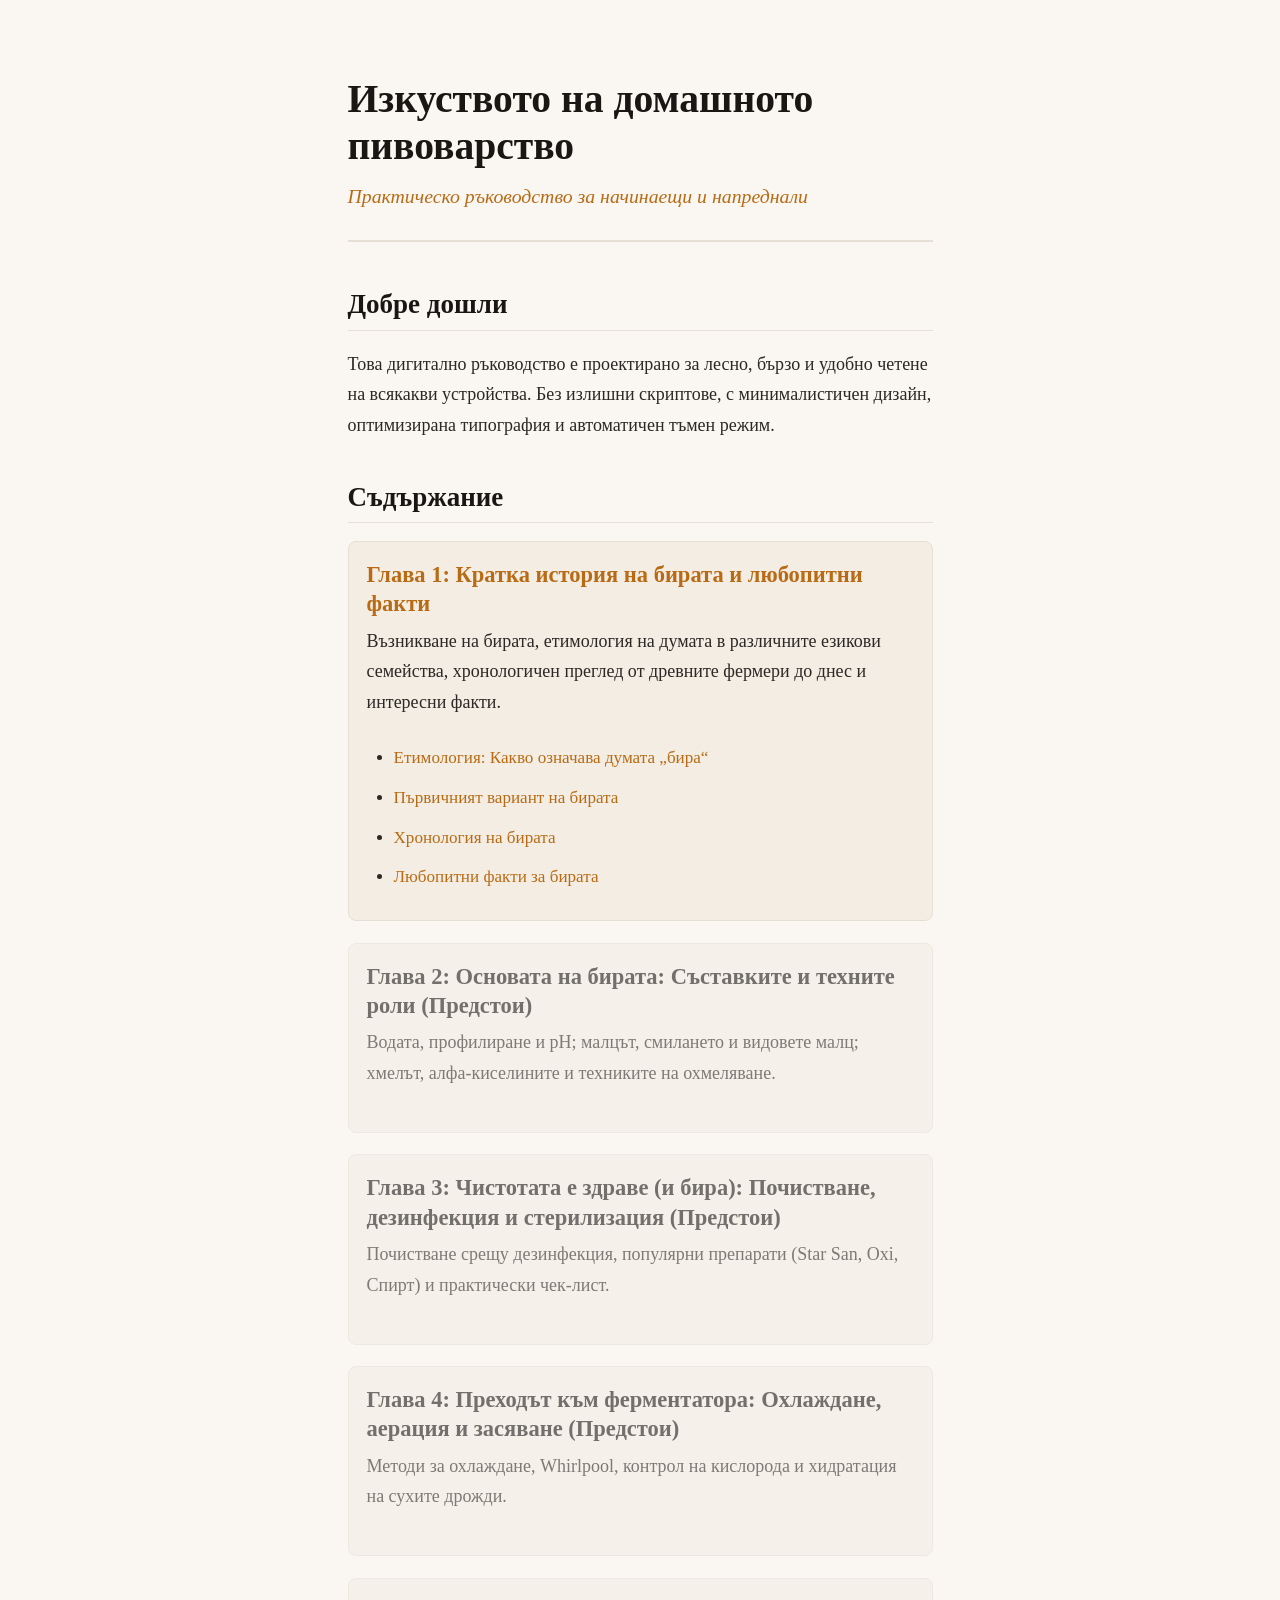
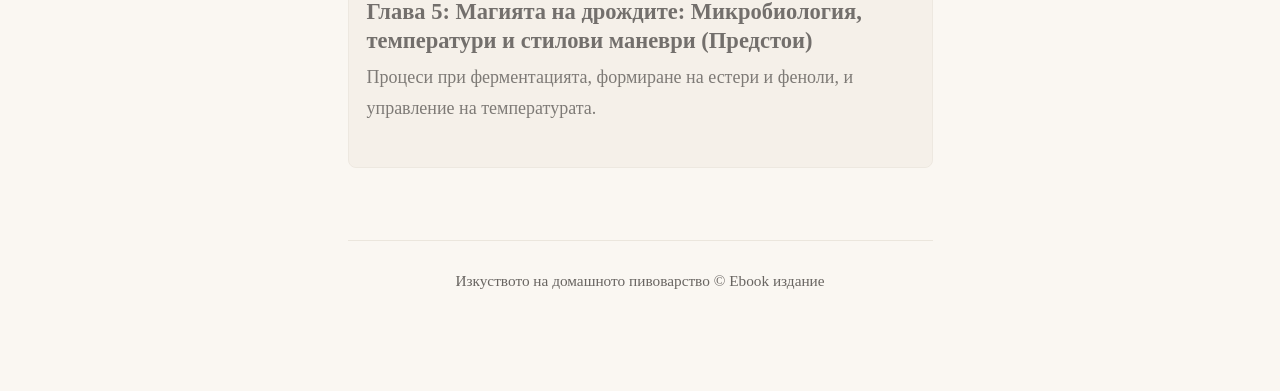
==== index.html @ e0f515bd "Initial commit. Summary and first chapter" ====
<!DOCTYPE html>
<html lang="bg">
<head>
  <meta charset="UTF-8">
  <meta name="viewport" content="width=device-width, initial-scale=1.0">
  <title>Изкуството на домашното пивоварство - Ebook</title>
  <link rel="stylesheet" href="css/style.css">
</head>
<body>

  <header class="book-header">
    <h1 class="book-title">Изкуството на домашното пивоварство</h1>
    <div class="book-subtitle">Практическо ръководство за начинаещи и напреднали</div>
  </header>

  <main>
    <section class="intro-section">
      <h2>Добре дошли</h2>
      <p>Това дигитално ръководство е проектирано за лесно, бързо и удобно четене на всякакви устройства. Без излишни скриптове, с минималистичен дизайн, оптимизирана типография и автоматичен тъмен режим.</p>
    </section>

    <section class="toc-section">
      <h2>Съдържание</h2>
      <ol class="toc-list">
        <li class="toc-item">
          <h3><a href="chapter-01.html">Глава 1: Кратка история на бирата и любопитни факти</a></h3>
          <p>Възникване на бирата, етимология на думата в различните езикови семейства, хронологичен преглед от древните фермери до днес и интересни факти.</p>
          <ul class="toc-sublist">
            <li><a href="chapter-01.html#etymology">Етимология: Какво означава думата „бира“</a></li>
            <li><a href="chapter-01.html#origins">Първичният вариант на бирата</a></li>
            <li><a href="chapter-01.html#chronology">Хронология на бирата</a></li>
            <li><a href="chapter-01.html#facts">Любопитни факти за бирата</a></li>
          </ul>
        </li>

        <li class="toc-item" style="opacity: 0.6;">
          <h3>Глава 2: Основата на бирата: Съставките и техните роли (Предстои)</h3>
          <p>Водата, профилиране и pH; малцът, смилането и видовете малц; хмелът, алфа-киселините и техниките на охмеляване.</p>
        </li>

        <li class="toc-item" style="opacity: 0.6;">
          <h3>Глава 3: Чистотата е здраве (и бира): Почистване, дезинфекция и стерилизация (Предстои)</h3>
          <p>Почистване срещу дезинфекция, популярни препарати (Star San, Oxi, Спирт) и практически чек-лист.</p>
        </li>

        <li class="toc-item" style="opacity: 0.6;">
          <h3>Глава 4: Преходът към ферментатора: Охлаждане, аерация и засяване (Предстои)</h3>
          <p>Методи за охлаждане, Whirlpool, контрол на кислорода и хидратация на сухите дрожди.</p>
        </li>

        <li class="toc-item" style="opacity: 0.6;">
          <h3>Глава 5: Магията на дрождите: Микробиология, температури и стилови маневри (Предстои)</h3>
          <p>Процеси при ферментацията, формиране на естери и феноли, и управление на температурата.</p>
        </li>
      </ol>
    </section>
  </main>

  <footer class="book-footer">
    <p>Изкуството на домашното пивоварство &copy; Ebook издание</p>
  </footer>

</body>
</html>
---- css/style.css ----
/* Minimalist Ebook Stylesheet */

:root {
  /* Light Theme (Warm Paper & Amber Accent) */
  --bg-color: #faf7f2;
  --text-color: #2c2825;
  --heading-color: #1a1614;
  --accent-color: #b86b14;
  --accent-hover: #8f500b;
  --border-color: #e6dfd5;
  --card-bg: #f3ede4;
  --quote-border: #d4a359;
  --font-main: -apple-system, BlinkMacSystemFont, "Segoe UI", Roboto, Georgia, serif;
  --font-heading: Georgia, "Times New Roman", serif;
  --max-width: 70ch;
}

@media (prefers-color-scheme: dark) {
  :root {
    /* Dark Theme (Comfortable Dark Amber) */
    --bg-color: #1a1816;
    --text-color: #e2ded9;
    --heading-color: #f5f2ed;
    --accent-color: #e5983b;
    --accent-hover: #f7b258;
    --border-color: #332e2a;
    --card-bg: #24201d;
    --quote-border: #b86b14;
  }
}

* {
  box-sizing: border-box;
  margin: 0;
  padding: 0;
}

html {
  font-family: var(--font-main);
  font-size: 1.125rem; /* 18px base for optimal reading */
  line-height: 1.7;
  background-color: var(--bg-color);
  color: var(--text-color);
  scroll-behavior: smooth;
  text-rendering: optimizeLegibility;
}

body {
  max-width: var(--max-width);
  margin: 0 auto;
  padding: 2rem 1.25rem 4rem 1.25rem;
}

/* Header & Nav */
header.book-header {
  border-bottom: 2px solid var(--border-color);
  padding-bottom: 1.5rem;
  margin-bottom: 2.5rem;
}

.book-title {
  font-family: var(--font-heading);
  font-size: 2.2rem;
  line-height: 1.2;
  color: var(--heading-color);
  margin-bottom: 0.5rem;
}

.book-subtitle {
  font-size: 1.1rem;
  color: var(--accent-color);
  font-weight: 500;
  font-style: italic;
}

.top-nav, .bottom-nav {
  display: flex;
  justify-content: space-between;
  align-items: center;
  gap: 1rem;
  margin: 2rem 0;
  padding: 1rem 0;
  border-top: 1px solid var(--border-color);
  border-bottom: 1px solid var(--border-color);
  font-size: 0.95rem;
}

.bottom-nav {
  margin-top: 3.5rem;
}

/* Links & Buttons */
a {
  color: var(--accent-color);
  text-decoration: none;
  transition: color 0.15s ease;
}

a:hover, a:focus {
  color: var(--accent-hover);
  text-decoration: underline;
}

.nav-btn {
  display: inline-block;
  padding: 0.4rem 0.8rem;
  background-color: var(--card-bg);
  border: 1px solid var(--border-color);
  border-radius: 6px;
  color: var(--text-color);
  font-size: 0.9rem;
}

.nav-btn:hover {
  border-color: var(--accent-color);
  text-decoration: none;
  color: var(--accent-color);
}

/* Typography */
h1, h2, h3, h4 {
  font-family: var(--font-heading);
  color: var(--heading-color);
  line-height: 1.3;
  margin-top: 2.2rem;
  margin-bottom: 1rem;
}

h1 { font-size: 1.85rem; }
h2 { font-size: 1.5rem; border-bottom: 1px solid var(--border-color); padding-bottom: 0.4rem; }
h3 { font-size: 1.25rem; }

p {
  margin-bottom: 1.4rem;
}

ol, ul {
  margin-bottom: 1.5rem;
  padding-left: 1.8rem;
}

li {
  margin-bottom: 0.6rem;
}

strong {
  color: var(--heading-color);
}

blockquote {
  border-left: 4px solid var(--quote-border);
  padding-left: 1.2rem;
  margin: 1.8rem 0;
  font-style: italic;
  background-color: var(--card-bg);
  padding: 1rem 1.2rem;
  border-radius: 0 6px 6px 0;
}

/* Figures & Images */
figure {
  margin: 2.5rem 0;
  text-align: center;
}

figure img {
  max-width: 100%;
  height: auto;
  border-radius: 8px;
  border: 1px solid var(--border-color);
  background-color: #fff;
}

figcaption {
  font-size: 0.88rem;
  color: var(--accent-color);
  margin-top: 0.6rem;
  font-style: italic;
}

/* Bulgarian Interactive Timeline Component */
.timeline-figure {
  border: 2px dashed var(--border-color);
  padding: 1.5rem 1rem;
  border-radius: 12px;
  background-color: var(--card-bg);
  margin: 2.5rem 0;
  text-align: left;
}

.timeline-title {
  font-family: var(--font-heading);
  font-size: 1.1rem;
  font-weight: bold;
  text-align: center;
  color: var(--heading-color);
  margin-bottom: 1.5rem;
  letter-spacing: 0.5px;
  border-bottom: 1px solid var(--border-color);
  padding-bottom: 0.6rem;
}

.timeline-container {
  display: grid;
  grid-template-columns: repeat(auto-fit, minmax(260px, 1fr));
  gap: 1.2rem;
}

.timeline-card {
  background-color: var(--bg-color);
  border: 1px solid var(--border-color);
  border-radius: 8px;
  padding: 1.2rem;
  position: relative;
  box-shadow: 0 2px 4px rgba(0,0,0,0.03);
}

.timeline-badge {
  display: inline-block;
  font-size: 0.8rem;
  font-weight: bold;
  color: var(--bg-color);
  background-color: var(--accent-color);
  padding: 0.2rem 0.6rem;
  border-radius: 4px;
  margin-bottom: 0.6rem;
}

.timeline-card h4 {
  font-size: 1.1rem;
  margin-top: 0.2rem;
  margin-bottom: 0.4rem;
}

.timeline-card p {
  font-size: 0.92rem;
  margin-bottom: 0;
  line-height: 1.5;
  opacity: 0.9;
}

/* Table of Contents */
.toc-list {
  list-style-type: none;
  padding-left: 0;
}

.toc-item {
  margin-bottom: 1.2rem;
  padding: 1rem;
  background-color: var(--card-bg);
  border: 1px solid var(--border-color);
  border-radius: 8px;
}

.toc-item h3 {
  margin-top: 0;
  margin-bottom: 0.4rem;
}

.toc-sublist {
  list-style-type: disc;
  padding-left: 1.5rem;
  margin-top: 0.5rem;
  margin-bottom: 0;
  font-size: 0.95rem;
}

/* Footer */
footer.book-footer {
  margin-top: 4rem;
  text-align: center;
  font-size: 0.85rem;
  opacity: 0.7;
  border-top: 1px solid var(--border-color);
  padding-top: 1.5rem;
}
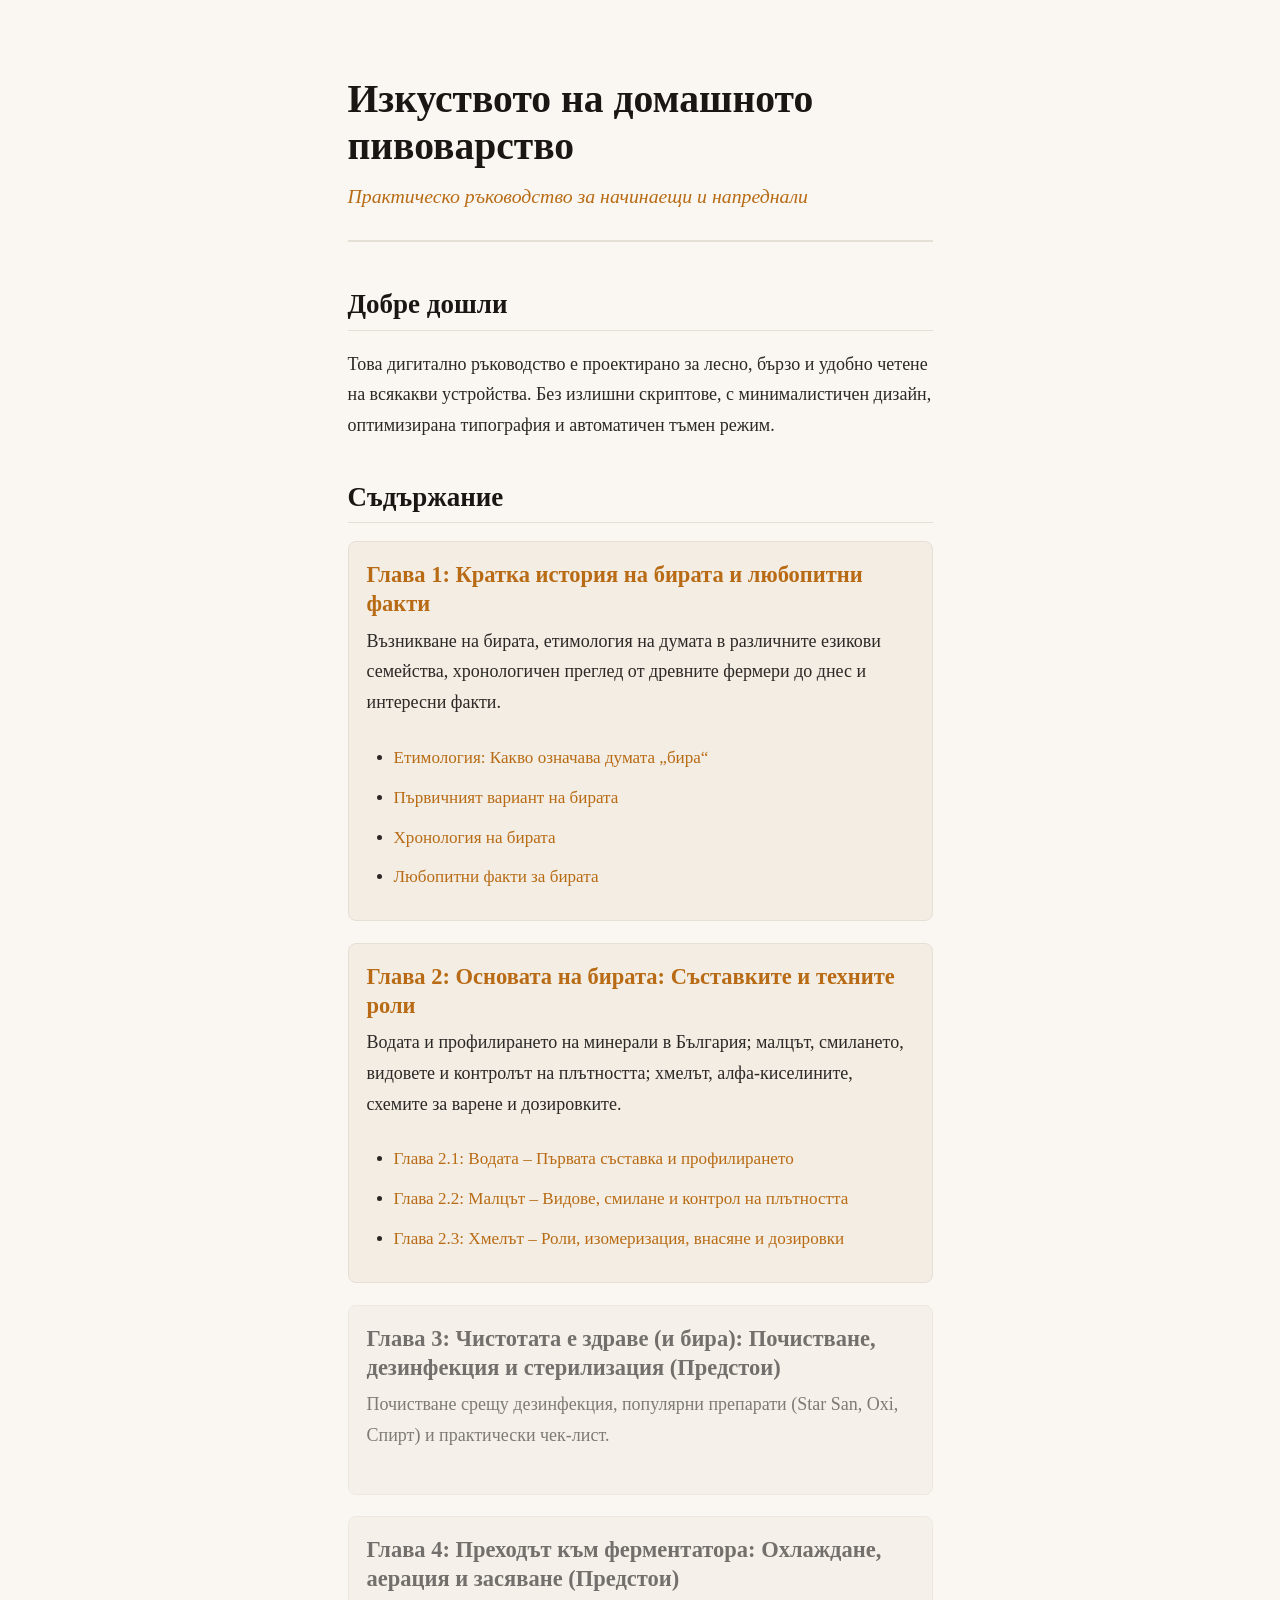
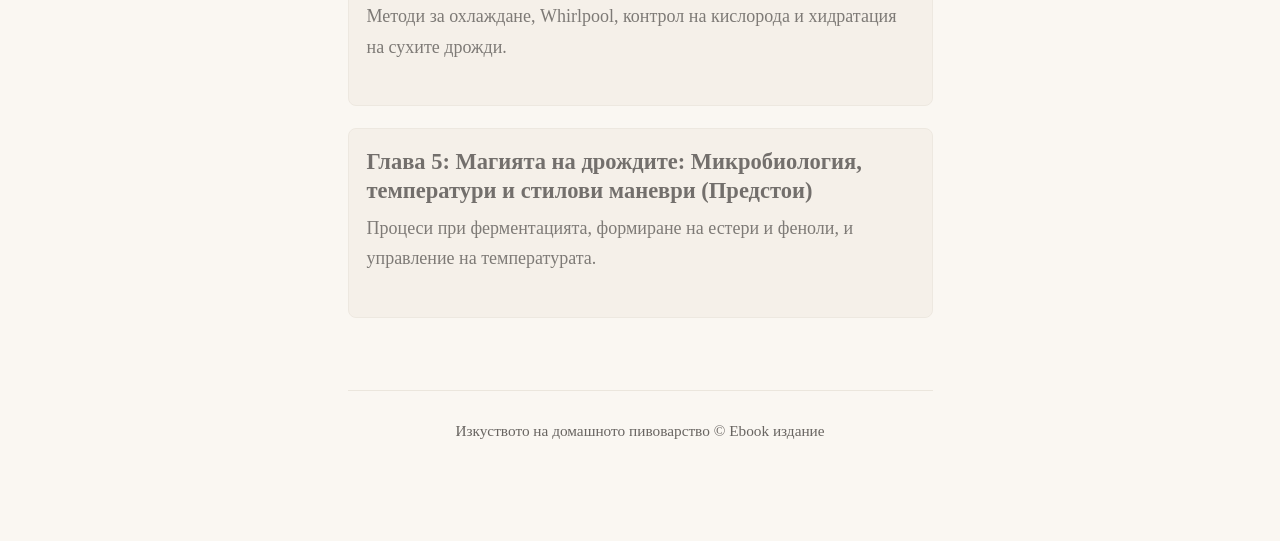
==== commit 2197e67d: "Add Chapter 2 content (Water, Malt, Hops) and water profiles diagram" ====
--- a/index.html
+++ b/index.html
@@ -33,9 +33,14 @@
           </ul>
         </li>
 
-        <li class="toc-item" style="opacity: 0.6;">
-          <h3>Глава 2: Основата на бирата: Съставките и техните роли (Предстои)</h3>
-          <p>Водата, профилиране и pH; малцът, смилането и видовете малц; хмелът, алфа-киселините и техниките на охмеляване.</p>
+        <li class="toc-item">
+          <h3><a href="chapter-02-1-water.html">Глава 2: Основата на бирата: Съставките и техните роли</a></h3>
+          <p>Водата и профилирането на минерали в България; малцът, смилането, видовете и контролът на плътността; хмелът, алфа-киселините, схемите за варене и дозировките.</p>
+          <ul class="toc-sublist">
+            <li><a href="chapter-02-1-water.html">Глава 2.1: Водата – Първата съставка и профилирането</a></li>
+            <li><a href="chapter-02-2-malt.html">Глава 2.2: Малцът – Видове, смилане и контрол на плътността</a></li>
+            <li><a href="chapter-02-3-hops.html">Глава 2.3: Хмелът – Роли, изомеризация, внасяне и дозировки</a></li>
+          </ul>
         </li>
 
         <li class="toc-item" style="opacity: 0.6;">
--- a/css/style.css
+++ b/css/style.css
@@ -178,6 +178,141 @@
   font-style: italic;
 }
 
+/* Wide Breakout Figure (wider than main 70ch body text on large screens) */
+@media (min-width: 850px) {
+  .wide-figure {
+    position: relative;
+    left: 50%;
+    transform: translateX(-50%);
+    width: min(1000px, 92vw);
+    max-width: 92vw;
+  }
+}
+
+/* Image Zoom Trigger */
+.zoom-trigger {
+  display: block;
+  position: relative;
+  cursor: zoom-in;
+  border-radius: 8px;
+  overflow: hidden;
+  text-decoration: none;
+}
+
+.zoom-trigger img {
+  display: block;
+  width: 100%;
+  height: auto;
+  transition: transform 0.25s ease, box-shadow 0.25s ease;
+}
+
+.zoom-trigger:hover img {
+  transform: scale(1.012);
+  box-shadow: 0 8px 24px rgba(0, 0, 0, 0.15);
+}
+
+/* Lightbox Zoom Modal (Pure CSS Checkbox Toggle - No Scroll Jump) */
+.lightbox-checkbox {
+  position: absolute;
+  opacity: 0;
+  width: 0;
+  height: 0;
+  pointer-events: none;
+  display: none !important;
+}
+
+.lightbox-modal {
+  display: none;
+  position: fixed;
+  inset: 0;
+  z-index: 10000;
+  padding: 1.5rem;
+  align-items: center;
+  justify-content: center;
+  opacity: 0;
+  transition: opacity 0.25s ease;
+}
+
+.lightbox-checkbox:checked ~ .lightbox-modal {
+  display: flex;
+  opacity: 1;
+}
+
+.lightbox-overlay {
+  position: absolute;
+  inset: 0;
+  background-color: rgba(0, 0, 0, 0.85);
+  backdrop-filter: blur(6px);
+  cursor: zoom-out;
+}
+
+.lightbox-dialog {
+  position: relative;
+  z-index: 10001;
+  max-width: 95vw;
+  max-height: 90vh;
+  display: flex;
+  flex-direction: column;
+  align-items: center;
+}
+
+.lightbox-close {
+  position: absolute;
+  top: -42px;
+  right: 0;
+  color: #ffffff;
+  font-size: 2.2rem;
+  line-height: 1;
+  text-decoration: none;
+  font-weight: bold;
+  opacity: 0.85;
+  transition: opacity 0.2s ease, color 0.2s ease;
+  padding: 0 0.5rem;
+  cursor: pointer;
+  user-select: none;
+}
+
+.lightbox-close:hover {
+  opacity: 1;
+  color: var(--accent-color);
+  text-decoration: none;
+}
+
+.lightbox-img-wrapper {
+  max-width: 95vw;
+  max-height: 82vh;
+  overflow: auto;
+  border-radius: 8px;
+  box-shadow: 0 16px 48px rgba(0, 0, 0, 0.6);
+  background-color: #fff;
+  border: 1px solid rgba(255, 255, 255, 0.2);
+}
+
+.lightbox-img-wrapper img {
+  display: block;
+  max-width: 100%;
+  height: auto;
+  margin: 0 auto;
+}
+
+/* On large displays, show 100% native resolution (1000px) */
+@media (min-width: 1050px) {
+  .lightbox-img-wrapper img {
+    max-width: none;
+    width: 1000px;
+  }
+}
+
+.lightbox-caption {
+  margin-top: 0.8rem;
+  color: #e2ded9;
+  font-size: 0.9rem;
+  text-align: center;
+  font-style: italic;
+  max-width: 90vw;
+  text-shadow: 0 1px 3px rgba(0, 0, 0, 0.8);
+}
+
 /* Bulgarian Interactive Timeline Component */
 .timeline-figure {
   border: 2px dashed var(--border-color);
@@ -266,6 +401,42 @@
   font-size: 0.95rem;
 }
 
+/* Tables */
+table {
+  width: 100%;
+  border-collapse: collapse;
+  margin: 1.8rem 0;
+  font-size: 0.95rem;
+  background-color: var(--bg-color);
+  border-radius: 6px;
+  overflow: hidden;
+  box-shadow: 0 1px 3px rgba(0,0,0,0.05);
+}
+
+th, td {
+  padding: 0.75rem 0.9rem;
+  border: 1px solid var(--border-color);
+  text-align: left;
+  vertical-align: top;
+}
+
+th {
+  background-color: var(--card-bg);
+  color: var(--heading-color);
+  font-family: var(--font-heading);
+  font-weight: bold;
+}
+
+tr:nth-child(even) td {
+  background-color: rgba(0, 0, 0, 0.02);
+}
+
+@media (prefers-color-scheme: dark) {
+  tr:nth-child(even) td {
+    background-color: rgba(255, 255, 255, 0.025);
+  }
+}
+
 /* Footer */
 footer.book-footer {
   margin-top: 4rem;
@@ -275,3 +446,4 @@
   border-top: 1px solid var(--border-color);
   padding-top: 1.5rem;
 }
+
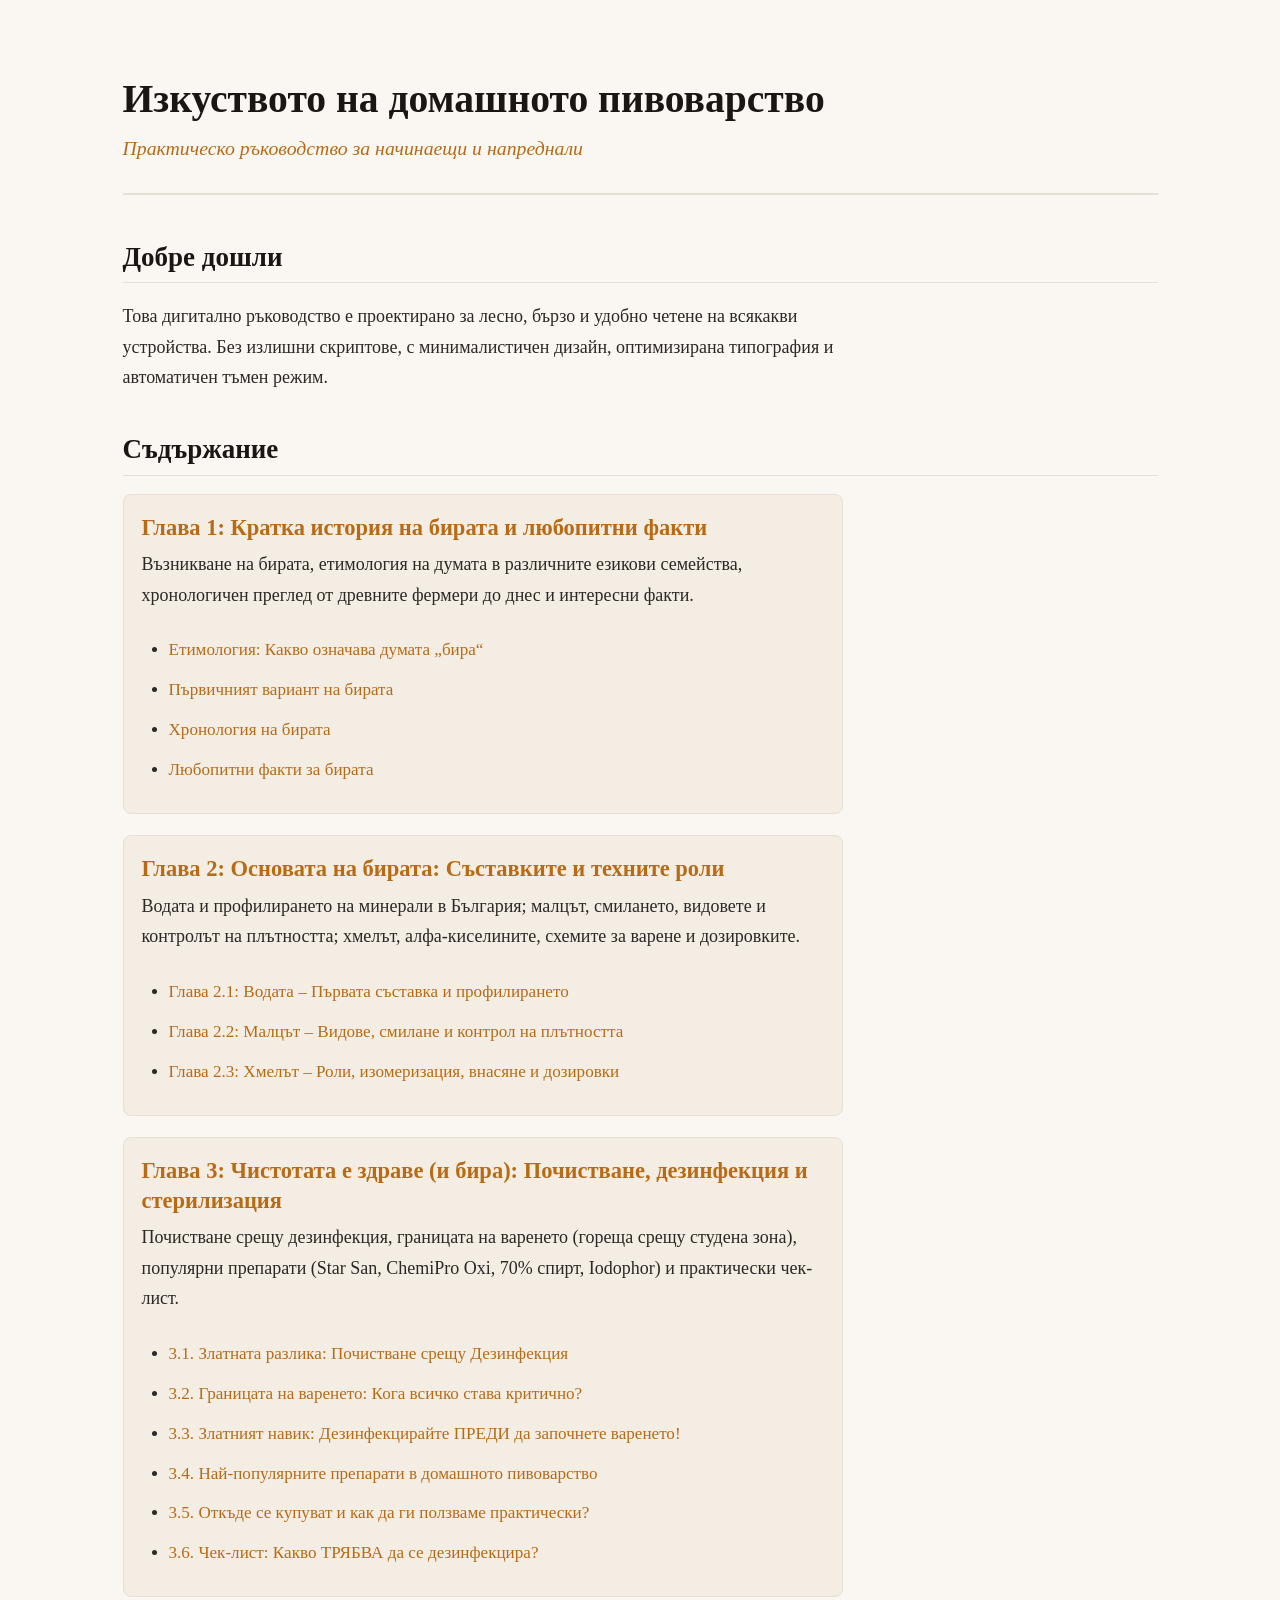
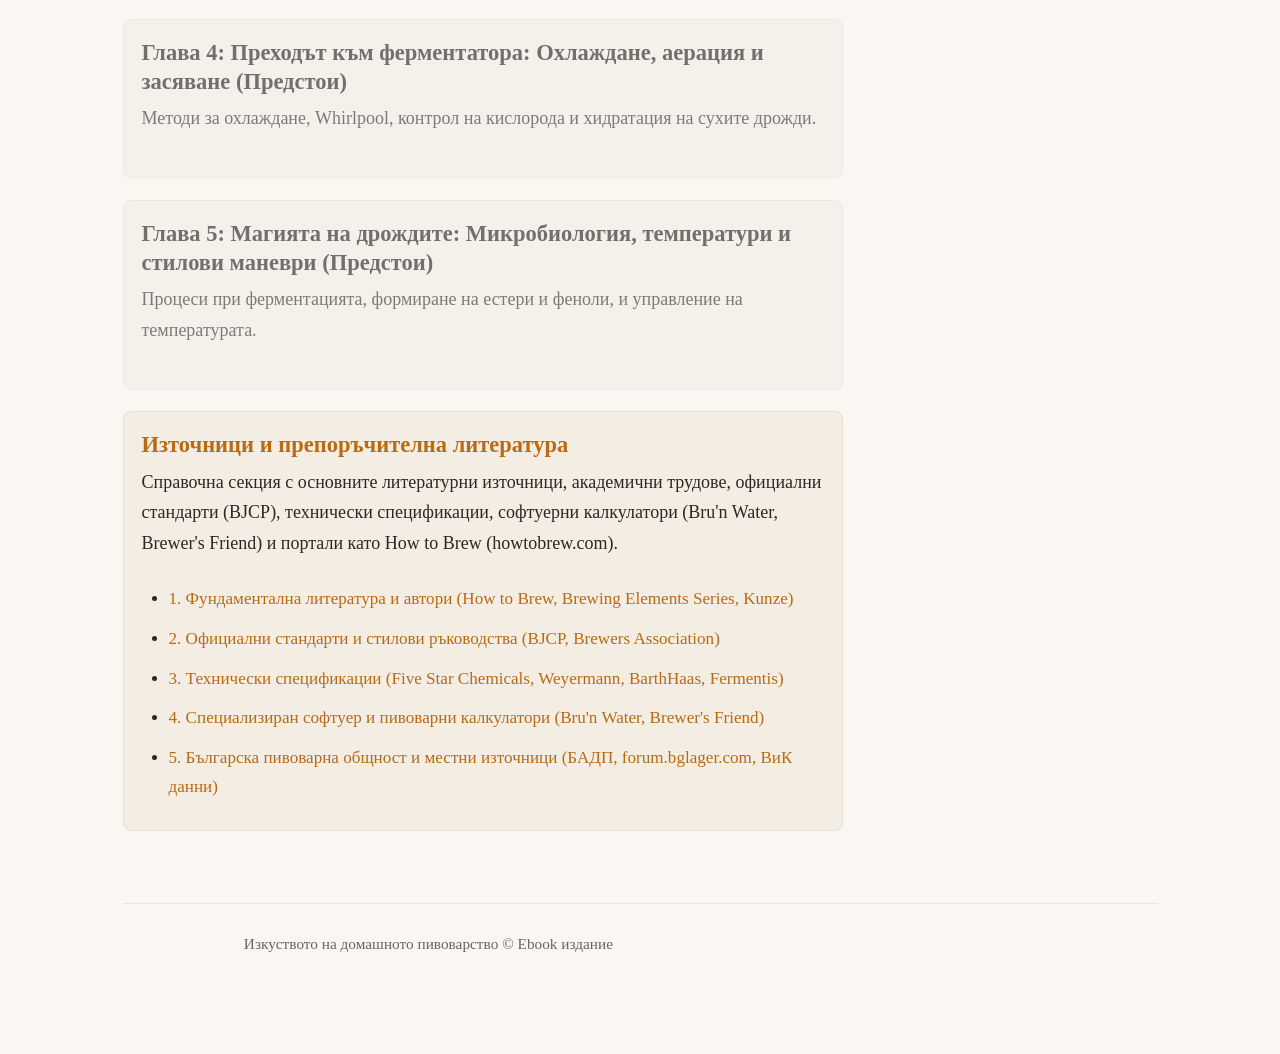
==== commit d660beb3: "Chapter 3" ====
--- a/index.html
+++ b/index.html
@@ -43,9 +43,17 @@
           </ul>
         </li>
 
-        <li class="toc-item" style="opacity: 0.6;">
-          <h3>Глава 3: Чистотата е здраве (и бира): Почистване, дезинфекция и стерилизация (Предстои)</h3>
-          <p>Почистване срещу дезинфекция, популярни препарати (Star San, Oxi, Спирт) и практически чек-лист.</p>
+        <li class="toc-item">
+          <h3><a href="chapter-03.html">Глава 3: Чистотата е здраве (и бира): Почистване, дезинфекция и стерилизация</a></h3>
+          <p>Почистване срещу дезинфекция, границата на варенето (гореща срещу студена зона), популярни препарати (Star San, ChemiPro Oxi, 70% спирт, Iodophor) и практически чек-лист.</p>
+          <ul class="toc-sublist">
+            <li><a href="chapter-03.html#cleaning-vs-sanitizing">3.1. Златната разлика: Почистване срещу Дезинфекция</a></li>
+            <li><a href="chapter-03.html#boil-boundary-zones">3.2. Границата на варенето: Кога всичко става критично?</a></li>
+            <li><a href="chapter-03.html#golden-habit">3.3. Златният навик: Дезинфекцирайте ПРЕДИ да започнете варенето!</a></li>
+            <li><a href="chapter-03.html#popular-sanitizers">3.4. Най-популярните препарати в домашното пивоварство</a></li>
+            <li><a href="chapter-03.html#practical-tips">3.5. Откъде се купуват и как да ги ползваме практически?</a></li>
+            <li><a href="chapter-03.html#sanitization-checklist">3.6. Чек-лист: Какво ТРЯБВА да се дезинфекцира?</a></li>
+          </ul>
         </li>
 
         <li class="toc-item" style="opacity: 0.6;">
@@ -57,6 +65,18 @@
           <h3>Глава 5: Магията на дрождите: Микробиология, температури и стилови маневри (Предстои)</h3>
           <p>Процеси при ферментацията, формиране на естери и феноли, и управление на температурата.</p>
         </li>
+
+        <li class="toc-item">
+          <h3><a href="sources.html">Източници и препоръчителна литература</a></h3>
+          <p>Справочна секция с основните литературни източници, академични трудове, официални стандарти (BJCP), технически спецификации, софтуерни калкулатори (Bru'n Water, Brewer's Friend) и портали като How to Brew (howtobrew.com).</p>
+          <ul class="toc-sublist">
+            <li><a href="sources.html#core-literature">1. Фундаментална литература и автори (How to Brew, Brewing Elements Series, Kunze)</a></li>
+            <li><a href="sources.html#standards">2. Официални стандарти и стилови ръководства (BJCP, Brewers Association)</a></li>
+            <li><a href="sources.html#technical-docs">3. Технически спецификации (Five Star Chemicals, Weyermann, BarthHaas, Fermentis)</a></li>
+            <li><a href="sources.html#software-calculators">4. Специализиран софтуер и пивоварни калкулатори (Bru'n Water, Brewer's Friend)</a></li>
+            <li><a href="sources.html#bulgarian-community">5. Българска пивоварна общност и местни източници (БАДП, forum.bglager.com, ВиК данни)</a></li>
+          </ul>
+        </li>
       </ol>
     </section>
   </main>
--- a/css/style.css
+++ b/css/style.css
@@ -12,7 +12,8 @@
   --quote-border: #d4a359;
   --font-main: -apple-system, BlinkMacSystemFont, "Segoe UI", Roboto, Georgia, serif;
   --font-heading: Georgia, "Times New Roman", serif;
-  --max-width: 70ch;
+  --max-width: 60em;
+  --text-max-width: 80ch;
 }
 
 @media (prefers-color-scheme: dark) {
@@ -37,7 +38,8 @@
 
 html {
   font-family: var(--font-main);
-  font-size: 1.125rem; /* 18px base for optimal reading */
+  font-size: 1.125rem;
+  /* 18px base for optimal reading */
   line-height: 1.7;
   background-color: var(--bg-color);
   color: var(--text-color);
@@ -64,6 +66,7 @@
   line-height: 1.2;
   color: var(--heading-color);
   margin-bottom: 0.5rem;
+  max-width: var(--text-max-width);
 }
 
 .book-subtitle {
@@ -71,9 +74,11 @@
   color: var(--accent-color);
   font-weight: 500;
   font-style: italic;
-}
-
-.top-nav, .bottom-nav {
+  max-width: var(--text-max-width);
+}
+
+.top-nav,
+.bottom-nav {
   display: flex;
   justify-content: space-between;
   align-items: center;
@@ -96,7 +101,8 @@
   transition: color 0.15s ease;
 }
 
-a:hover, a:focus {
+a:hover,
+a:focus {
   color: var(--accent-hover);
   text-decoration: underline;
 }
@@ -118,25 +124,42 @@
 }
 
 /* Typography */
-h1, h2, h3, h4 {
+h1,
+h2,
+h3,
+h4 {
   font-family: var(--font-heading);
   color: var(--heading-color);
   line-height: 1.3;
   margin-top: 2.2rem;
   margin-bottom: 1rem;
-}
-
-h1 { font-size: 1.85rem; }
-h2 { font-size: 1.5rem; border-bottom: 1px solid var(--border-color); padding-bottom: 0.4rem; }
-h3 { font-size: 1.25rem; }
+  max-width: var(--text-max-width);
+}
+
+h1 {
+  font-size: 1.85rem;
+}
+
+h2 {
+  font-size: 1.5rem;
+  border-bottom: 1px solid var(--border-color);
+  padding-bottom: 0.4rem;
+}
+
+h3 {
+  font-size: 1.25rem;
+}
 
 p {
   margin-bottom: 1.4rem;
-}
-
-ol, ul {
+  max-width: var(--text-max-width);
+}
+
+ol,
+ul {
   margin-bottom: 1.5rem;
   padding-left: 1.8rem;
+  max-width: var(--text-max-width);
 }
 
 li {
@@ -155,12 +178,14 @@
   background-color: var(--card-bg);
   padding: 1rem 1.2rem;
   border-radius: 0 6px 6px 0;
+  max-width: var(--text-max-width);
 }
 
 /* Figures & Images */
 figure {
   margin: 2.5rem 0;
   text-align: center;
+  max-width: 100%;
 }
 
 figure img {
@@ -176,141 +201,15 @@
   color: var(--accent-color);
   margin-top: 0.6rem;
   font-style: italic;
-}
-
-/* Wide Breakout Figure (wider than main 70ch body text on large screens) */
-@media (min-width: 850px) {
-  .wide-figure {
-    position: relative;
-    left: 50%;
-    transform: translateX(-50%);
-    width: min(1000px, 92vw);
-    max-width: 92vw;
-  }
-}
-
-/* Image Zoom Trigger */
-.zoom-trigger {
-  display: block;
-  position: relative;
-  cursor: zoom-in;
-  border-radius: 8px;
-  overflow: hidden;
-  text-decoration: none;
-}
-
-.zoom-trigger img {
-  display: block;
+  max-width: var(--text-max-width);
+  margin-left: auto;
+  margin-right: auto;
+}
+
+/* Wide Figure - Fits within the expanded 75em body container */
+.wide-figure {
   width: 100%;
-  height: auto;
-  transition: transform 0.25s ease, box-shadow 0.25s ease;
-}
-
-.zoom-trigger:hover img {
-  transform: scale(1.012);
-  box-shadow: 0 8px 24px rgba(0, 0, 0, 0.15);
-}
-
-/* Lightbox Zoom Modal (Pure CSS Checkbox Toggle - No Scroll Jump) */
-.lightbox-checkbox {
-  position: absolute;
-  opacity: 0;
-  width: 0;
-  height: 0;
-  pointer-events: none;
-  display: none !important;
-}
-
-.lightbox-modal {
-  display: none;
-  position: fixed;
-  inset: 0;
-  z-index: 10000;
-  padding: 1.5rem;
-  align-items: center;
-  justify-content: center;
-  opacity: 0;
-  transition: opacity 0.25s ease;
-}
-
-.lightbox-checkbox:checked ~ .lightbox-modal {
-  display: flex;
-  opacity: 1;
-}
-
-.lightbox-overlay {
-  position: absolute;
-  inset: 0;
-  background-color: rgba(0, 0, 0, 0.85);
-  backdrop-filter: blur(6px);
-  cursor: zoom-out;
-}
-
-.lightbox-dialog {
-  position: relative;
-  z-index: 10001;
-  max-width: 95vw;
-  max-height: 90vh;
-  display: flex;
-  flex-direction: column;
-  align-items: center;
-}
-
-.lightbox-close {
-  position: absolute;
-  top: -42px;
-  right: 0;
-  color: #ffffff;
-  font-size: 2.2rem;
-  line-height: 1;
-  text-decoration: none;
-  font-weight: bold;
-  opacity: 0.85;
-  transition: opacity 0.2s ease, color 0.2s ease;
-  padding: 0 0.5rem;
-  cursor: pointer;
-  user-select: none;
-}
-
-.lightbox-close:hover {
-  opacity: 1;
-  color: var(--accent-color);
-  text-decoration: none;
-}
-
-.lightbox-img-wrapper {
-  max-width: 95vw;
-  max-height: 82vh;
-  overflow: auto;
-  border-radius: 8px;
-  box-shadow: 0 16px 48px rgba(0, 0, 0, 0.6);
-  background-color: #fff;
-  border: 1px solid rgba(255, 255, 255, 0.2);
-}
-
-.lightbox-img-wrapper img {
-  display: block;
   max-width: 100%;
-  height: auto;
-  margin: 0 auto;
-}
-
-/* On large displays, show 100% native resolution (1000px) */
-@media (min-width: 1050px) {
-  .lightbox-img-wrapper img {
-    max-width: none;
-    width: 1000px;
-  }
-}
-
-.lightbox-caption {
-  margin-top: 0.8rem;
-  color: #e2ded9;
-  font-size: 0.9rem;
-  text-align: center;
-  font-style: italic;
-  max-width: 90vw;
-  text-shadow: 0 1px 3px rgba(0, 0, 0, 0.8);
 }
 
 /* Bulgarian Interactive Timeline Component */
@@ -347,7 +246,7 @@
   border-radius: 8px;
   padding: 1.2rem;
   position: relative;
-  box-shadow: 0 2px 4px rgba(0,0,0,0.03);
+  box-shadow: 0 2px 4px rgba(0, 0, 0, 0.03);
 }
 
 .timeline-badge {
@@ -401,40 +300,217 @@
   font-size: 0.95rem;
 }
 
-/* Tables */
+/* Custom Styled Tables & Responsive Wrappers */
+.table-wrapper {
+  width: 100%;
+  overflow-x: auto;
+  margin: 2rem 0;
+  border-radius: 10px;
+  border: 1px solid var(--border-color);
+  box-shadow: 0 4px 16px rgba(0, 0, 0, 0.05);
+}
+
 table {
   width: 100%;
   border-collapse: collapse;
-  margin: 1.8rem 0;
   font-size: 0.95rem;
   background-color: var(--bg-color);
-  border-radius: 6px;
-  overflow: hidden;
-  box-shadow: 0 1px 3px rgba(0,0,0,0.05);
-}
-
-th, td {
-  padding: 0.75rem 0.9rem;
-  border: 1px solid var(--border-color);
+  margin: 0;
+}
+
+th,
+td {
+  padding: 0.9rem 1.1rem;
+  border-bottom: 1px solid var(--border-color);
+  border-right: 1px solid var(--border-color);
   text-align: left;
-  vertical-align: top;
+  vertical-align: middle;
+}
+
+th:last-child,
+td:last-child {
+  border-right: none;
+}
+
+tr:last-child td {
+  border-bottom: none;
 }
 
 th {
   background-color: var(--card-bg);
   color: var(--heading-color);
   font-family: var(--font-heading);
-  font-weight: bold;
+  font-size: 0.95rem;
+  font-weight: 700;
+  letter-spacing: 0.3px;
+  border-bottom: 2px solid var(--accent-color);
 }
 
 tr:nth-child(even) td {
-  background-color: rgba(0, 0, 0, 0.02);
+  background-color: rgba(0, 0, 0, 0.015);
+}
+
+tr:hover td {
+  background-color: rgba(184, 107, 20, 0.06);
+  transition: background-color 0.15s ease;
 }
 
 @media (prefers-color-scheme: dark) {
   tr:nth-child(even) td {
-    background-color: rgba(255, 255, 255, 0.025);
+    background-color: rgba(255, 255, 255, 0.02);
   }
+
+  tr:hover td {
+    background-color: rgba(229, 152, 59, 0.12);
+  }
+}
+
+/* Badges & Tags for Table Data */
+.tag {
+  display: inline-block;
+  padding: 0.25rem 0.65rem;
+  font-size: 0.8rem;
+  font-weight: 600;
+  border-radius: 4px;
+  text-align: center;
+  white-space: nowrap;
+}
+
+.tag-soft {
+  background-color: rgba(184, 107, 20, 0.12);
+  color: var(--accent-color);
+  border: 1px solid rgba(184, 107, 20, 0.25);
+}
+
+.tag-blue {
+  background-color: rgba(43, 114, 186, 0.12);
+  color: #2b72ba;
+  border: 1px solid rgba(43, 114, 186, 0.25);
+}
+
+.tag-green {
+  background-color: rgba(46, 125, 50, 0.12);
+  color: #2e7d32;
+  border: 1px solid rgba(46, 125, 50, 0.25);
+}
+
+@media (prefers-color-scheme: dark) {
+  .tag-blue {
+    background-color: rgba(100, 181, 246, 0.15);
+    color: #64b5f6;
+    border-color: rgba(100, 181, 246, 0.3);
+  }
+
+  .tag-green {
+    background-color: rgba(129, 199, 132, 0.15);
+    color: #81c784;
+    border-color: rgba(129, 199, 132, 0.3);
+  }
+}
+
+/* Checklist Component */
+.checklist {
+  list-style: none;
+  padding-left: 0;
+  margin: 1.5rem 0;
+  max-width: var(--text-max-width);
+}
+
+.checklist li {
+  position: relative;
+  display: block;
+  padding: 0.75rem 1rem 0.75rem 2.85rem;
+  margin-bottom: 0.6rem;
+  background-color: var(--card-bg);
+  border: 1px solid var(--border-color);
+  border-radius: 6px;
+  line-height: 1.6;
+  font-size: 0.95rem;
+}
+
+.checklist li::before {
+  content: "";
+  position: absolute;
+  left: 1rem;
+  top: 1rem;
+  width: 1.05rem;
+  height: 1.05rem;
+  border: 1.8px solid var(--accent-color);
+  border-radius: 3px;
+  background-color: var(--bg-color);
+  box-shadow: inset 0 1px 2px rgba(0, 0, 0, 0.05);
+  box-sizing: border-box;
+}
+
+/* Sources & References Components */
+.sources-grid {
+  display: flex;
+  flex-direction: column;
+  gap: 1.25rem;
+  margin: 1.5rem 0 2.5rem 0;
+}
+
+.source-card {
+  background-color: var(--card-bg);
+  border: 1px solid var(--border-color);
+  border-radius: 8px;
+  padding: 1.25rem 1.4rem;
+  box-shadow: 0 2px 6px rgba(0, 0, 0, 0.02);
+  transition: border-color 0.15s ease, box-shadow 0.15s ease;
+}
+
+.source-card:hover {
+  border-color: var(--accent-color);
+  box-shadow: 0 4px 12px rgba(0, 0, 0, 0.05);
+}
+
+.source-card-header {
+  display: flex;
+  justify-content: space-between;
+  align-items: flex-start;
+  flex-wrap: wrap;
+  gap: 0.5rem;
+  margin-bottom: 0.4rem;
+}
+
+.source-title {
+  font-family: var(--font-heading);
+  font-size: 1.15rem;
+  color: var(--heading-color);
+  margin-top: 0;
+  margin-bottom: 0;
+}
+
+.source-author {
+  font-size: 0.92rem;
+  color: var(--accent-color);
+  font-style: italic;
+  margin-bottom: 0.6rem;
+}
+
+.source-desc {
+  font-size: 0.95rem;
+  margin-bottom: 0.75rem;
+  line-height: 1.6;
+}
+
+.source-desc strong {
+  color: var(--heading-color);
+}
+
+.source-link {
+  display: inline-flex;
+  align-items: center;
+  gap: 0.35rem;
+  font-size: 0.9rem;
+  font-weight: 600;
+  color: var(--accent-color);
+  word-break: break-all;
+}
+
+.source-link:hover {
+  color: var(--accent-hover);
+  text-decoration: underline;
 }
 
 /* Footer */
@@ -445,5 +521,4 @@
   opacity: 0.7;
   border-top: 1px solid var(--border-color);
   padding-top: 1.5rem;
-}
-
+}
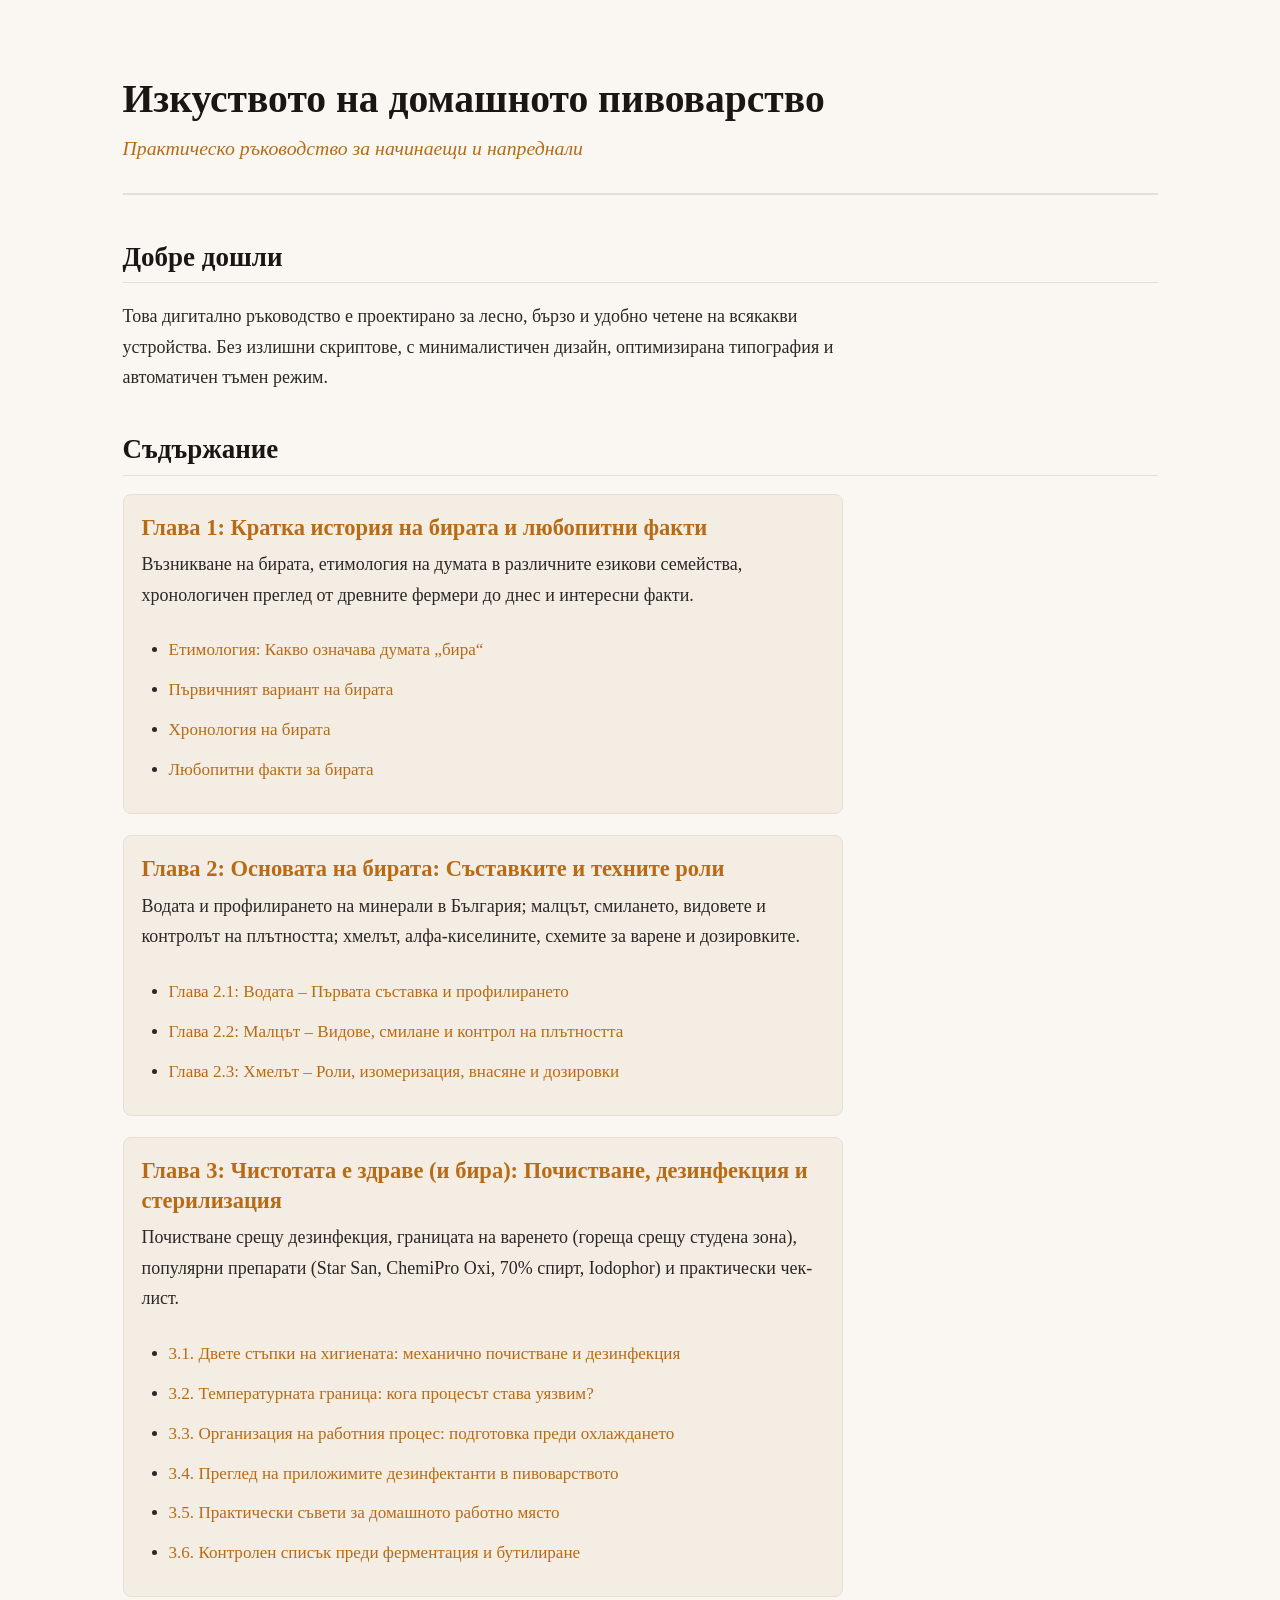
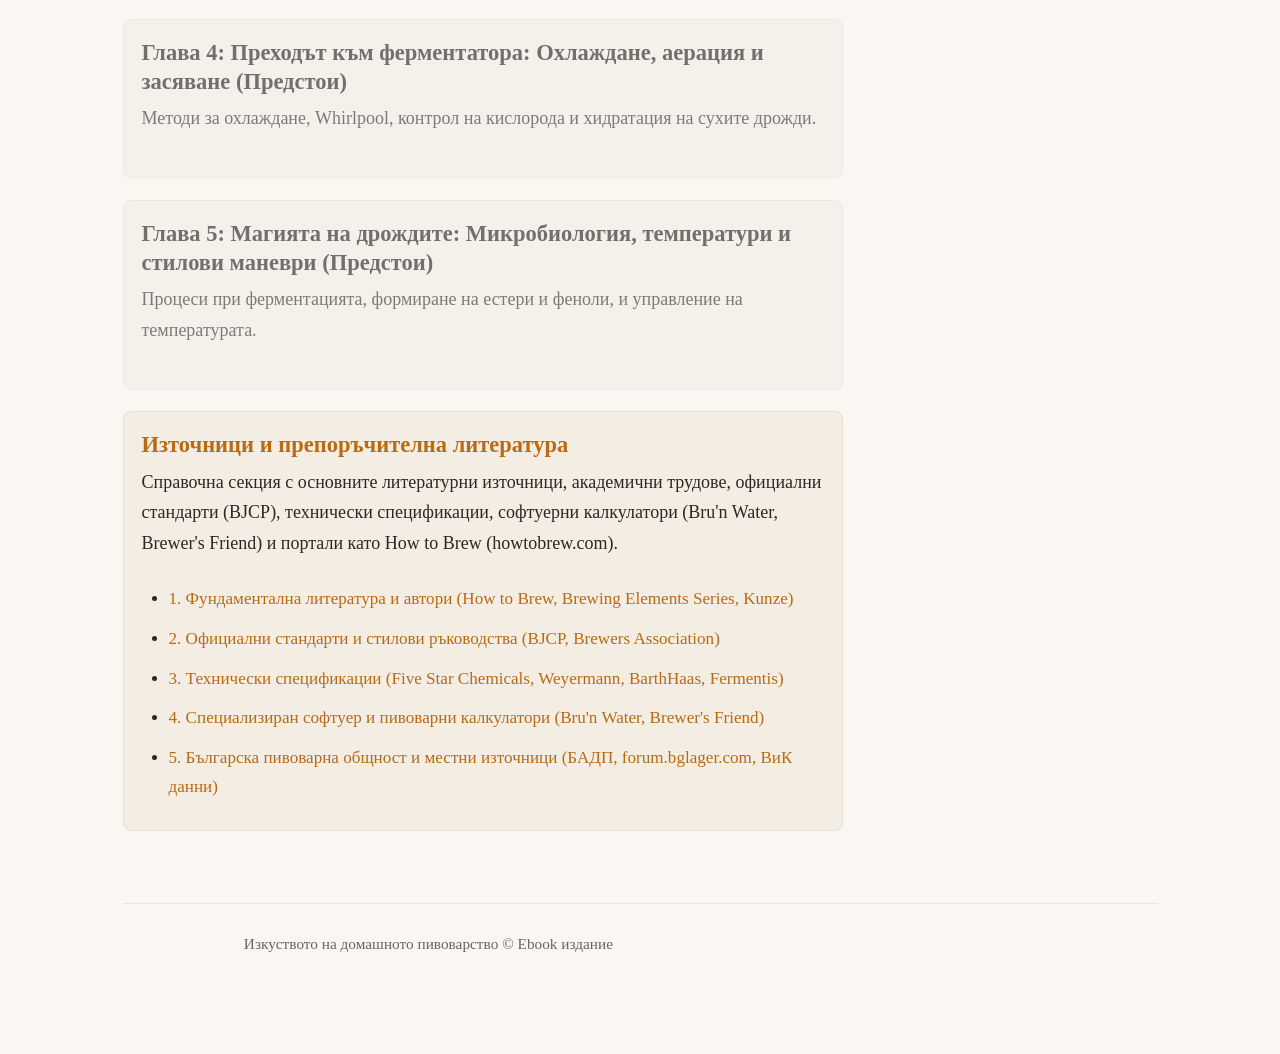
==== commit 33fc04fd: "Refactor chapter content to eliminate clichés and add text rewriting rule - Rewrite Chapter 3 (chapt" ====
--- a/index.html
+++ b/index.html
@@ -47,12 +47,12 @@
           <h3><a href="chapter-03.html">Глава 3: Чистотата е здраве (и бира): Почистване, дезинфекция и стерилизация</a></h3>
           <p>Почистване срещу дезинфекция, границата на варенето (гореща срещу студена зона), популярни препарати (Star San, ChemiPro Oxi, 70% спирт, Iodophor) и практически чек-лист.</p>
           <ul class="toc-sublist">
-            <li><a href="chapter-03.html#cleaning-vs-sanitizing">3.1. Златната разлика: Почистване срещу Дезинфекция</a></li>
-            <li><a href="chapter-03.html#boil-boundary-zones">3.2. Границата на варенето: Кога всичко става критично?</a></li>
-            <li><a href="chapter-03.html#golden-habit">3.3. Златният навик: Дезинфекцирайте ПРЕДИ да започнете варенето!</a></li>
-            <li><a href="chapter-03.html#popular-sanitizers">3.4. Най-популярните препарати в домашното пивоварство</a></li>
-            <li><a href="chapter-03.html#practical-tips">3.5. Откъде се купуват и как да ги ползваме практически?</a></li>
-            <li><a href="chapter-03.html#sanitization-checklist">3.6. Чек-лист: Какво ТРЯБВА да се дезинфекцира?</a></li>
+            <li><a href="chapter-03.html#cleaning-vs-sanitizing">3.1. Двете стъпки на хигиената: механично почистване и дезинфекция</a></li>
+            <li><a href="chapter-03.html#boil-boundary-zones">3.2. Температурната граница: кога процесът става уязвим?</a></li>
+            <li><a href="chapter-03.html#golden-habit">3.3. Организация на работния процес: подготовка преди охлаждането</a></li>
+            <li><a href="chapter-03.html#popular-sanitizers">3.4. Преглед на приложимите дезинфектанти в пивоварството</a></li>
+            <li><a href="chapter-03.html#practical-tips">3.5. Практически съвети за домашното работно място</a></li>
+            <li><a href="chapter-03.html#sanitization-checklist">3.6. Контролен списък преди ферментация и бутилиране</a></li>
           </ul>
         </li>
 
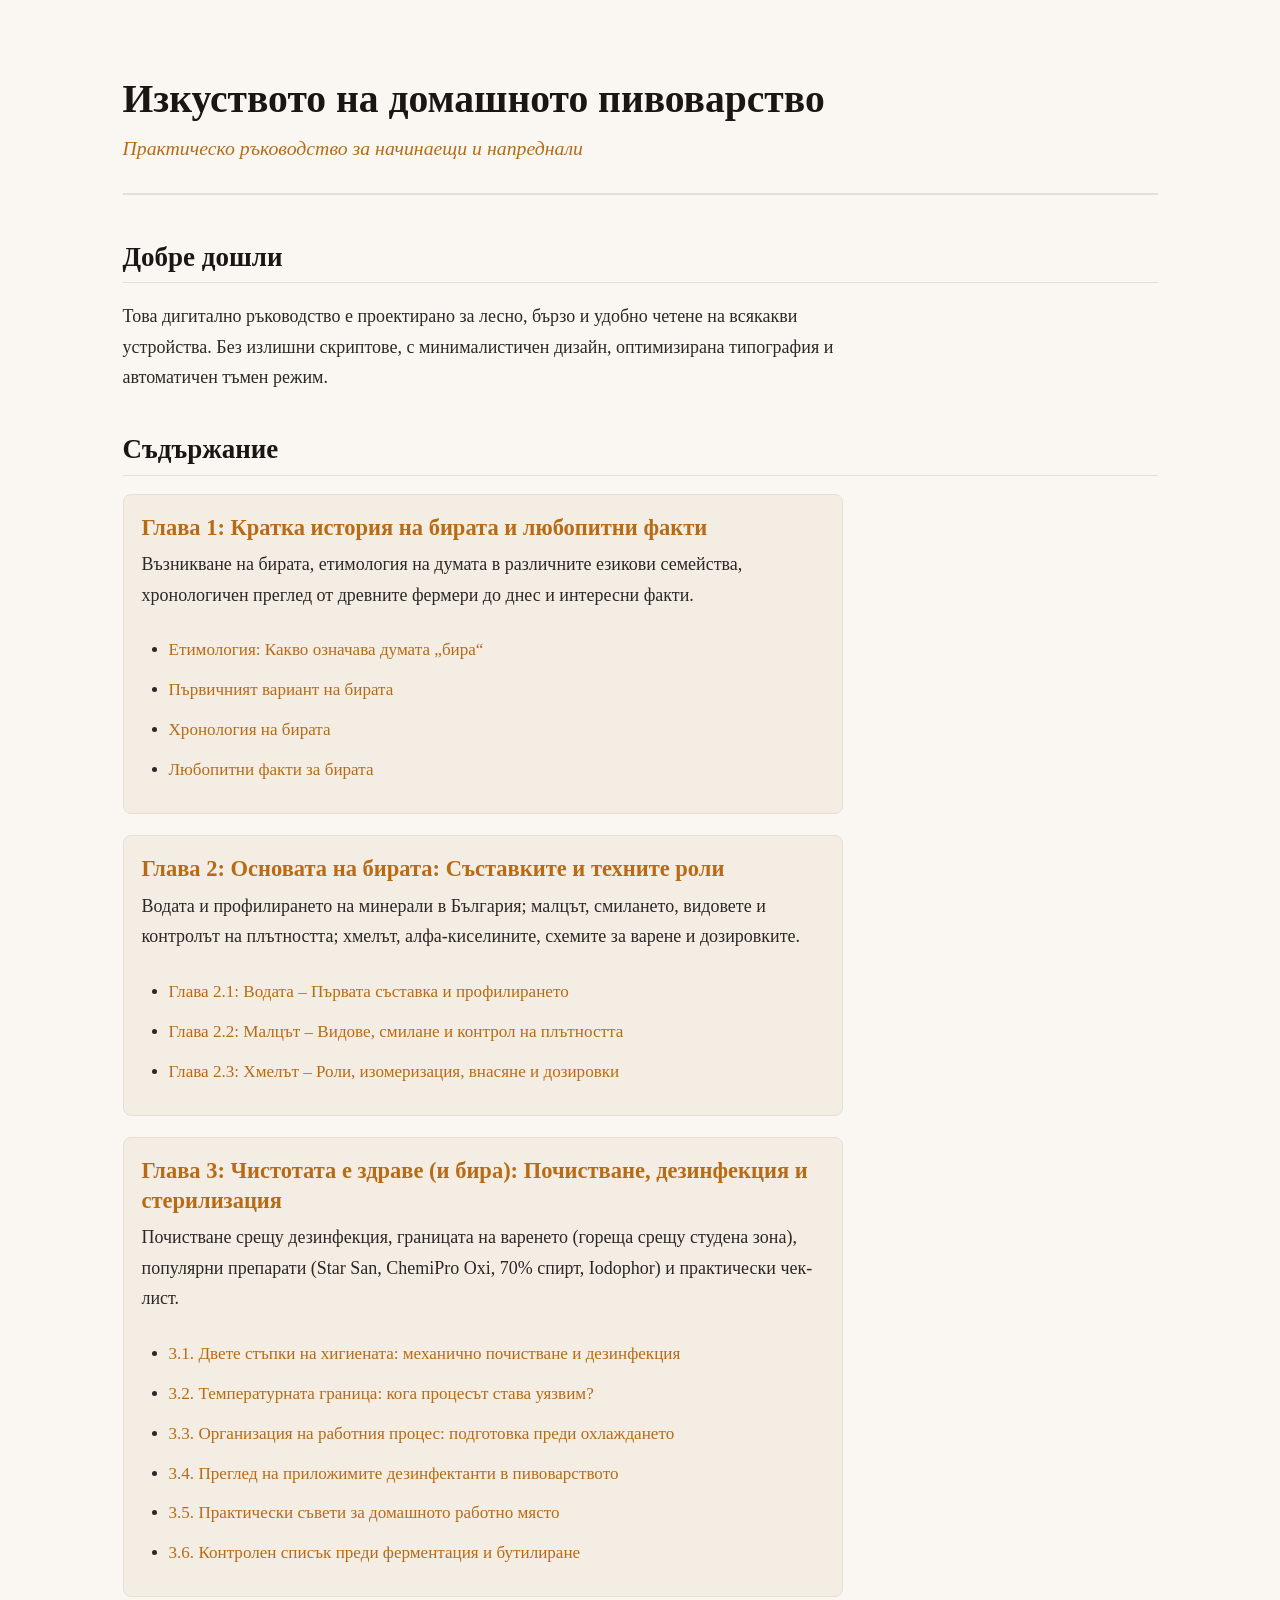
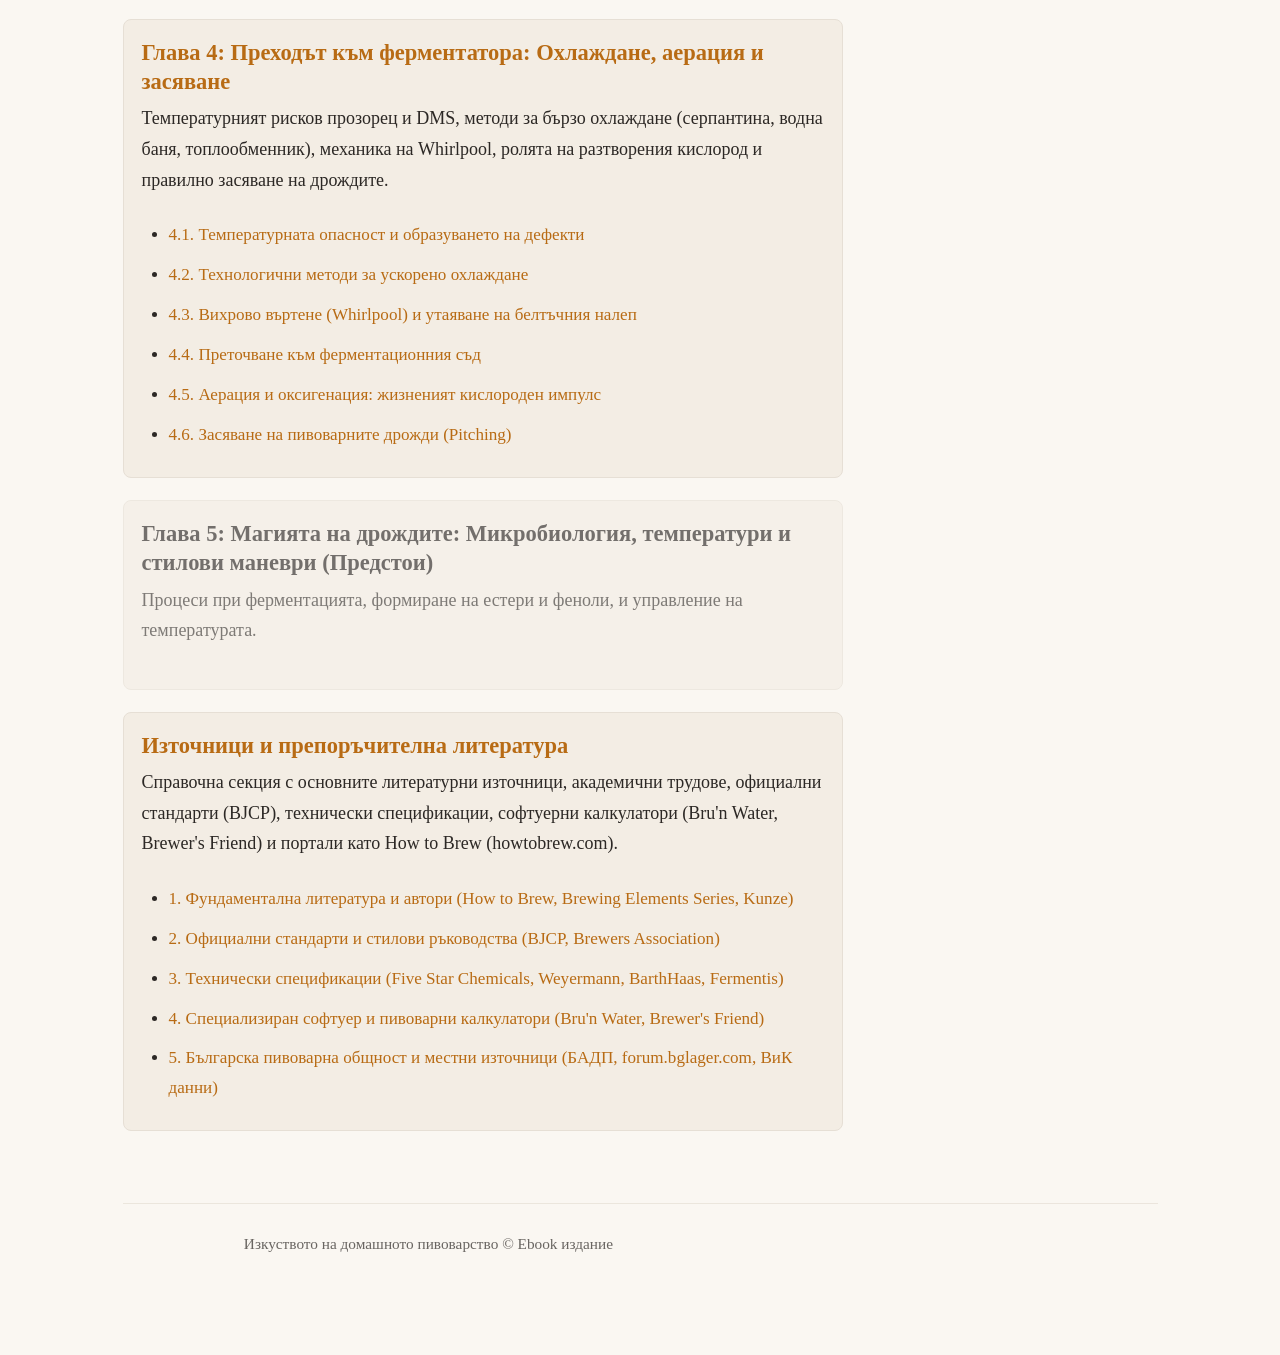
==== commit d2ddfc63: "Add Chapter 4 and regenerate vintage diagrams for cooling and aeration - Create chapter-04.html cove" ====
--- a/index.html
+++ b/index.html
@@ -56,9 +56,17 @@
           </ul>
         </li>
 
-        <li class="toc-item" style="opacity: 0.6;">
-          <h3>Глава 4: Преходът към ферментатора: Охлаждане, аерация и засяване (Предстои)</h3>
-          <p>Методи за охлаждане, Whirlpool, контрол на кислорода и хидратация на сухите дрожди.</p>
+        <li class="toc-item">
+          <h3><a href="chapter-04.html">Глава 4: Преходът към ферментатора: Охлаждане, аерация и засяване</a></h3>
+          <p>Температурният рисков прозорец и DMS, методи за бързо охлаждане (серпантина, водна баня, топлообменник), механика на Whirlpool, ролята на разтворения кислород и правилно засяване на дрождите.</p>
+          <ul class="toc-sublist">
+            <li><a href="chapter-04.html#danger-zone">4.1. Температурната опасност и образуването на дефекти</a></li>
+            <li><a href="chapter-04.html#cooling-methods">4.2. Технологични методи за ускорено охлаждане</a></li>
+            <li><a href="chapter-04.html#whirlpool-trub">4.3. Вихрово въртене (Whirlpool) и утаяване на белтъчния налеп</a></li>
+            <li><a href="chapter-04.html#transfer-fermenter">4.4. Преточване към ферментационния съд</a></li>
+            <li><a href="chapter-04.html#aeration-oxygen">4.5. Аерация и оксигенация: жизненият кислороден импулс</a></li>
+            <li><a href="chapter-04.html#yeast-pitching">4.6. Засяване на пивоварните дрожди (Pitching)</a></li>
+          </ul>
         </li>
 
         <li class="toc-item" style="opacity: 0.6;">
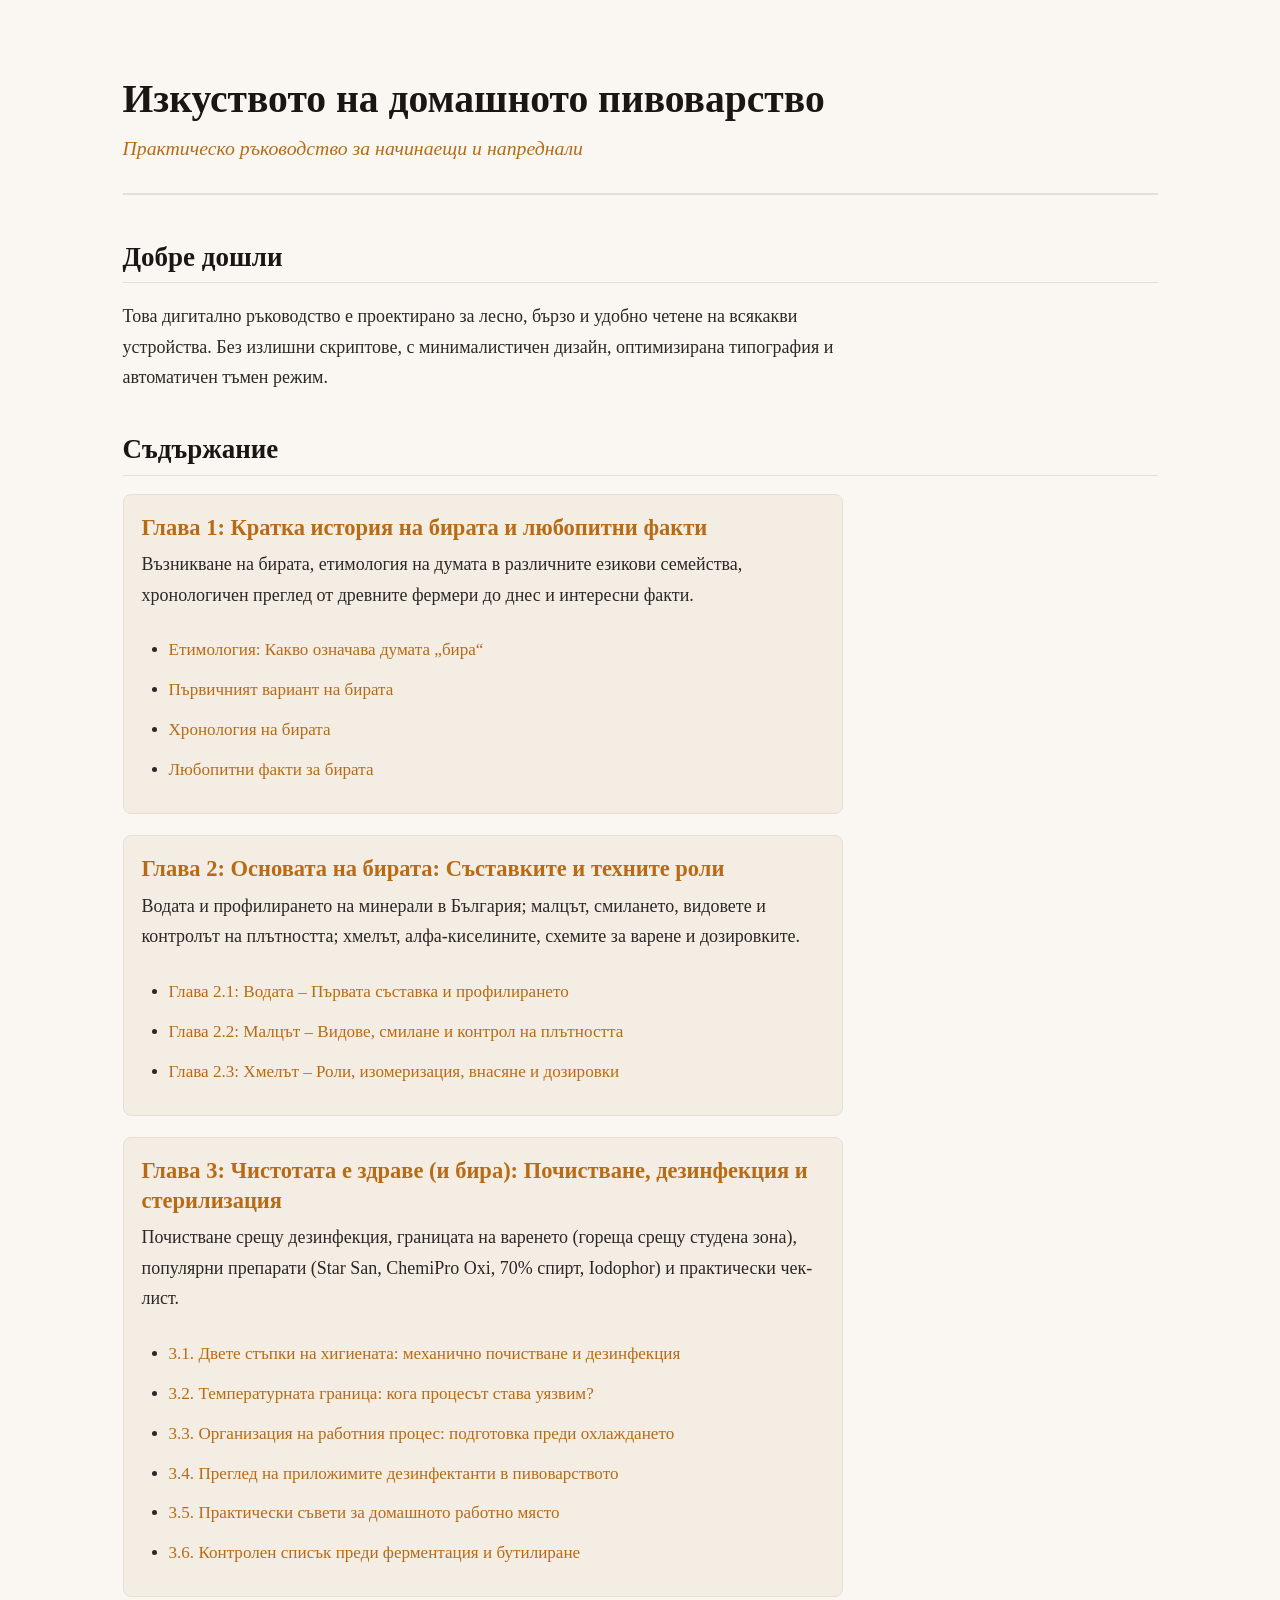
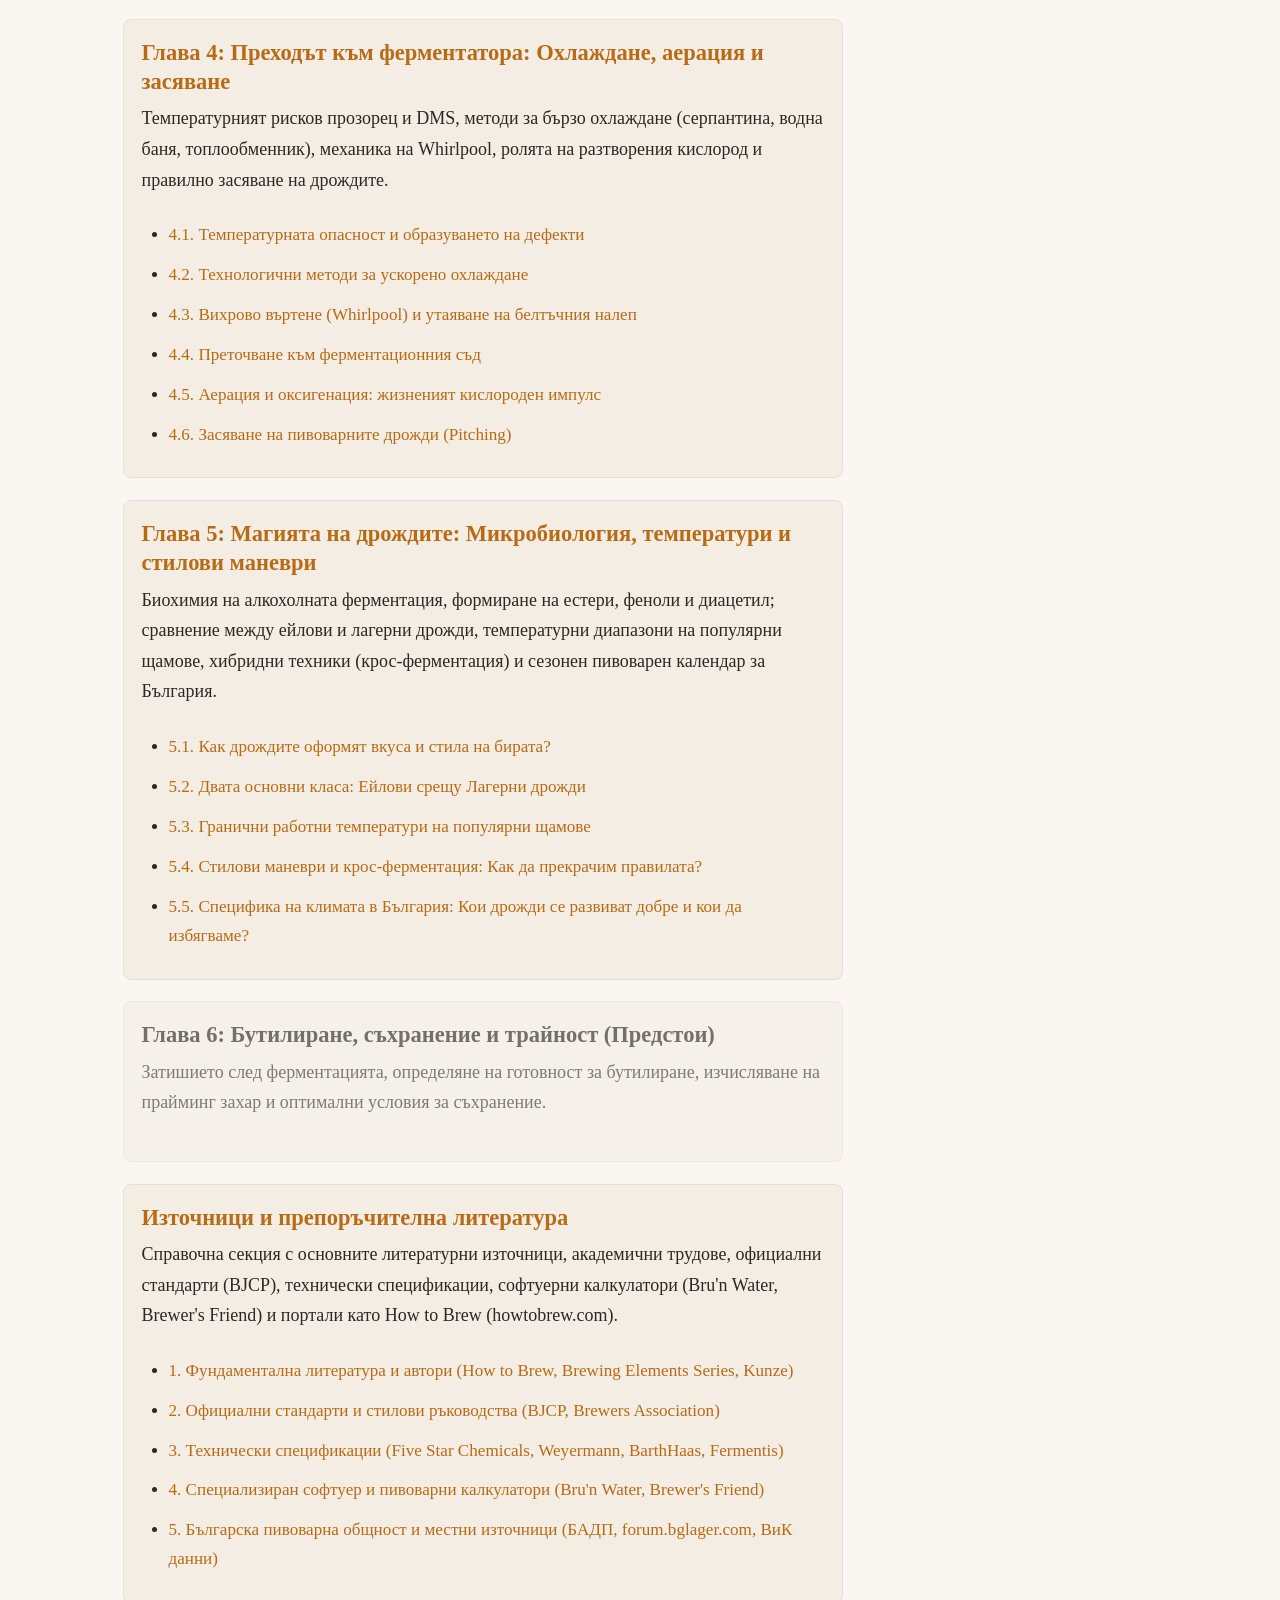
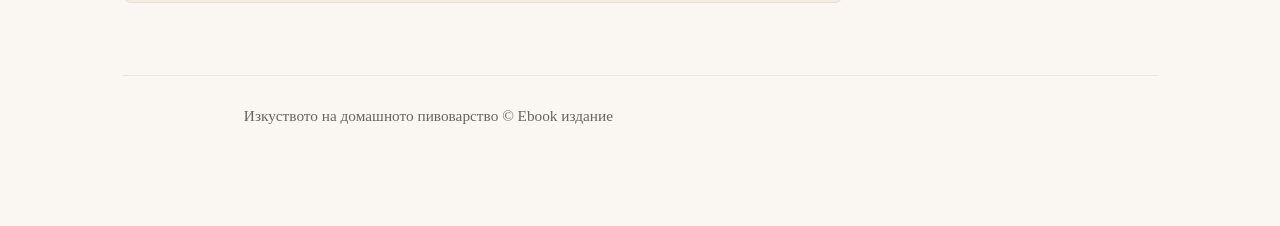
==== commit d699a18d: "Add Chapter 5: Yeast Microbiology, Temperatures and Hybrid Techniques with 4 vintage diagrams" ====
--- a/index.html
+++ b/index.html
@@ -69,9 +69,21 @@
           </ul>
         </li>
 
+        <li class="toc-item">
+          <h3><a href="chapter-05.html">Глава 5: Магията на дрождите: Микробиология, температури и стилови маневри</a></h3>
+          <p>Биохимия на алкохолната ферментация, формиране на естери, феноли и диацетил; сравнение между ейлови и лагерни дрожди, температурни диапазони на популярни щамове, хибридни техники (крос-ферментация) и сезонен пивоварен календар за България.</p>
+          <ul class="toc-sublist">
+            <li><a href="chapter-05.html#flavor-profile">5.1. Как дрождите оформят вкуса и стила на бирата?</a></li>
+            <li><a href="chapter-05.html#ale-vs-lager">5.2. Двата основни класа: Ейлови срещу Лагерни дрожди</a></li>
+            <li><a href="chapter-05.html#temperature-ranges">5.3. Гранични работни температури на популярни щамове</a></li>
+            <li><a href="chapter-05.html#hybrid-techniques">5.4. Стилови маневри и крос-ферментация: Как да прекрачим правилата?</a></li>
+            <li><a href="chapter-05.html#bulgarian-climate">5.5. Специфика на климата в България: Кои дрожди се развиват добре и кои да избягваме?</a></li>
+          </ul>
+        </li>
+
         <li class="toc-item" style="opacity: 0.6;">
-          <h3>Глава 5: Магията на дрождите: Микробиология, температури и стилови маневри (Предстои)</h3>
-          <p>Процеси при ферментацията, формиране на естери и феноли, и управление на температурата.</p>
+          <h3>Глава 6: Бутилиране, съхранение и трайност (Предстои)</h3>
+          <p>Затишието след ферментацията, определяне на готовност за бутилиране, изчисляване на прайминг захар и оптимални условия за съхранение.</p>
         </li>
 
         <li class="toc-item">
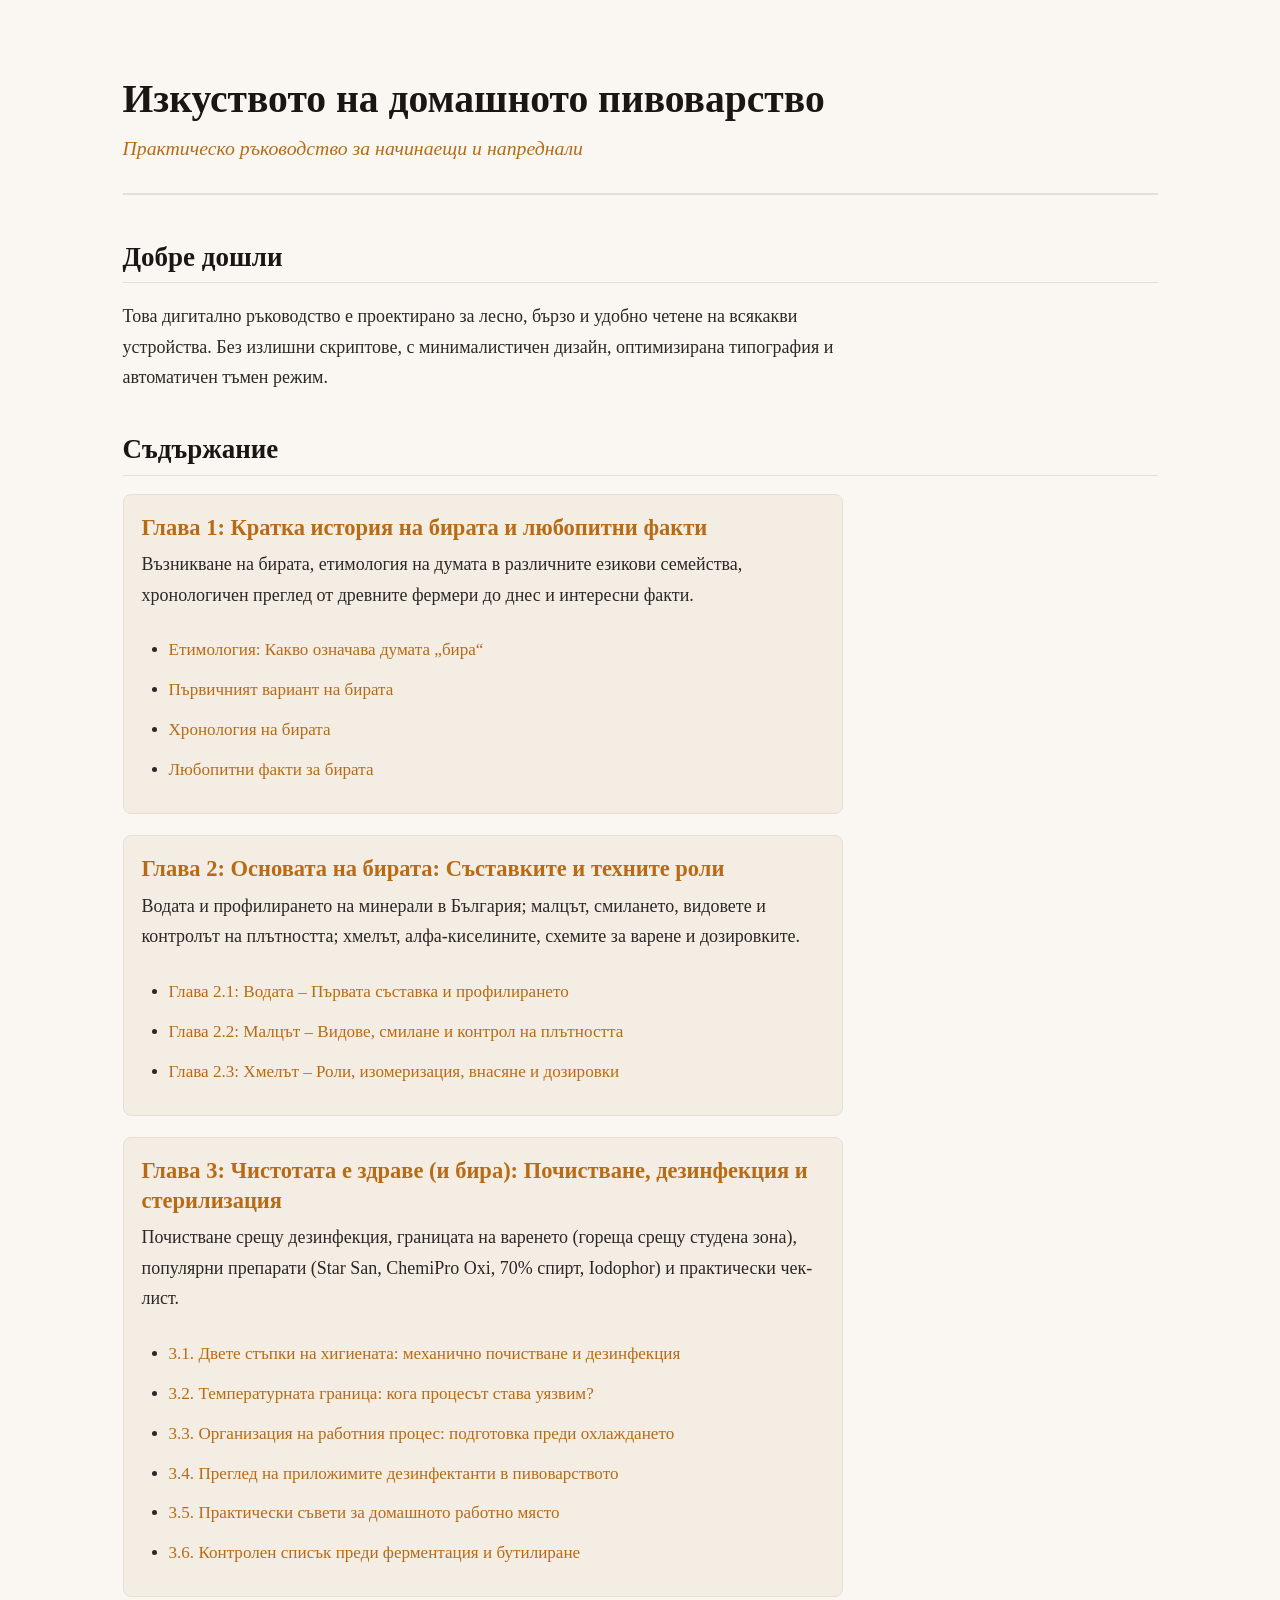
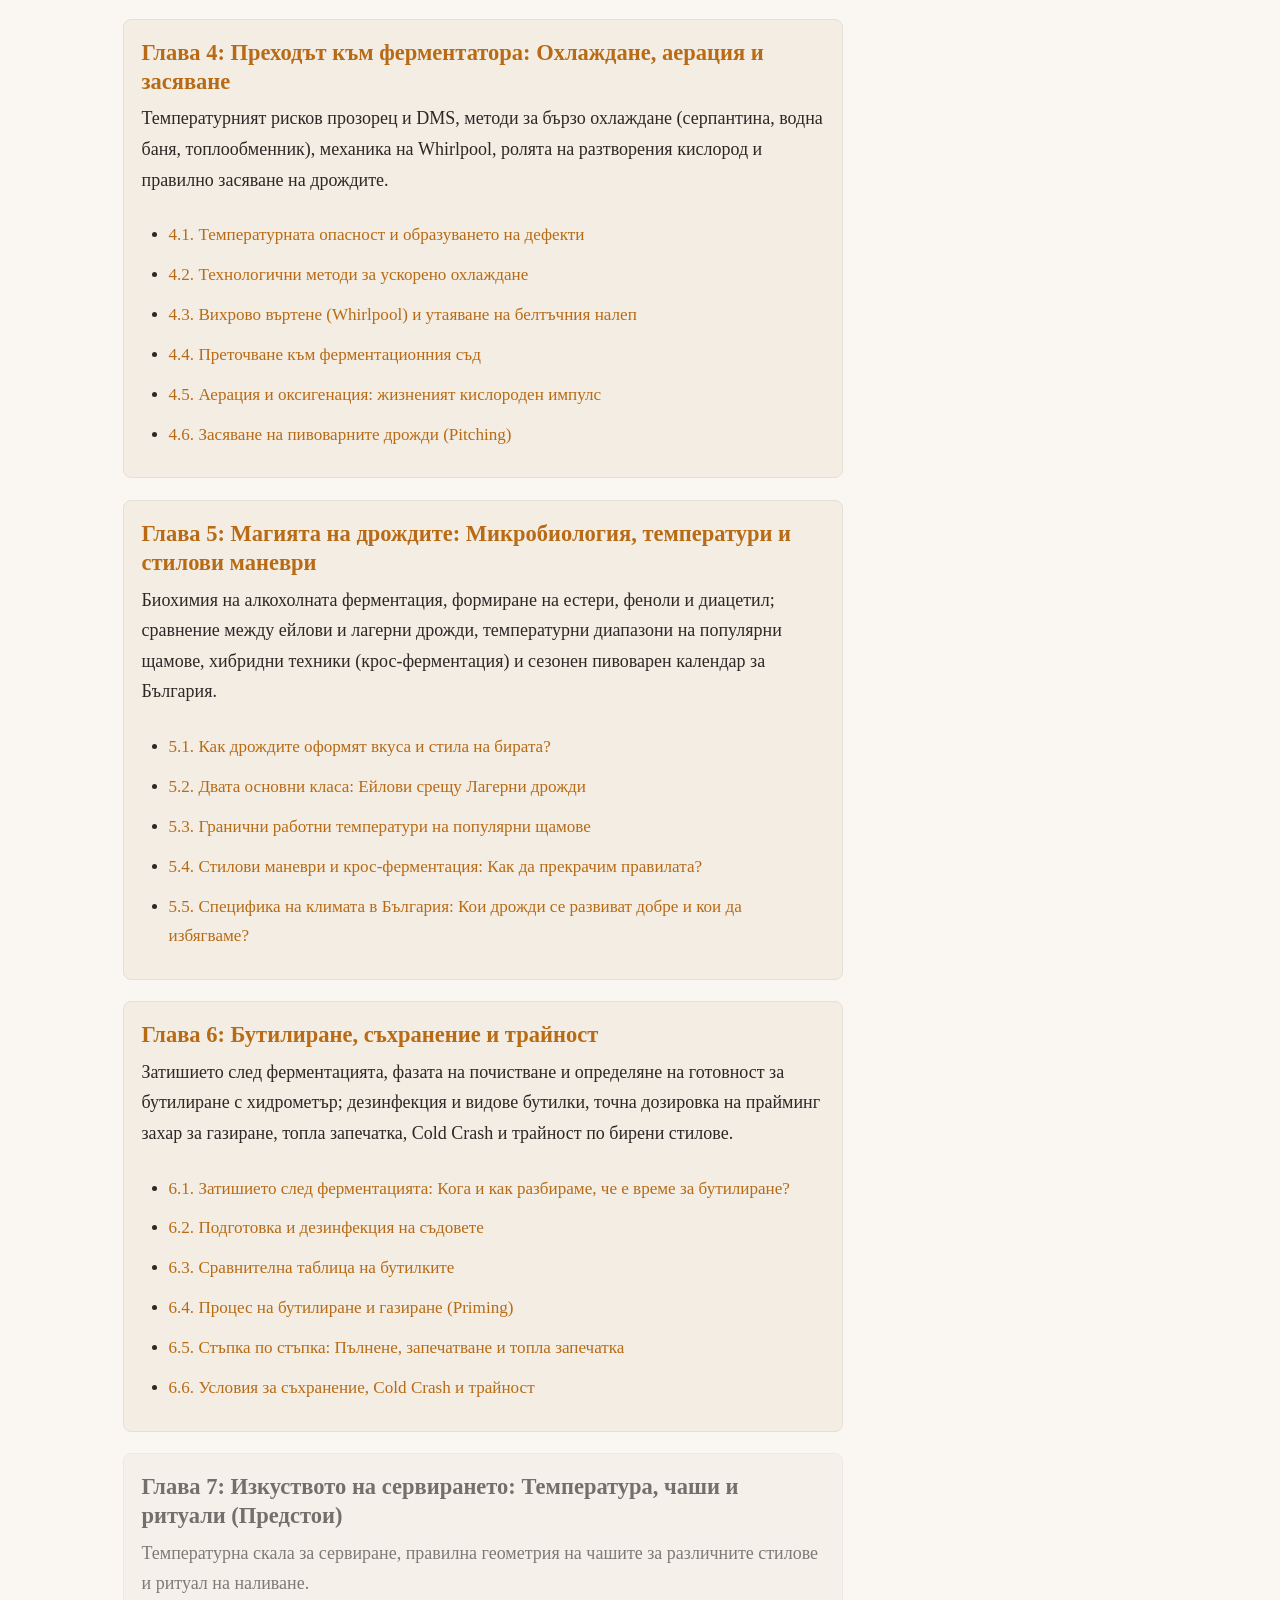
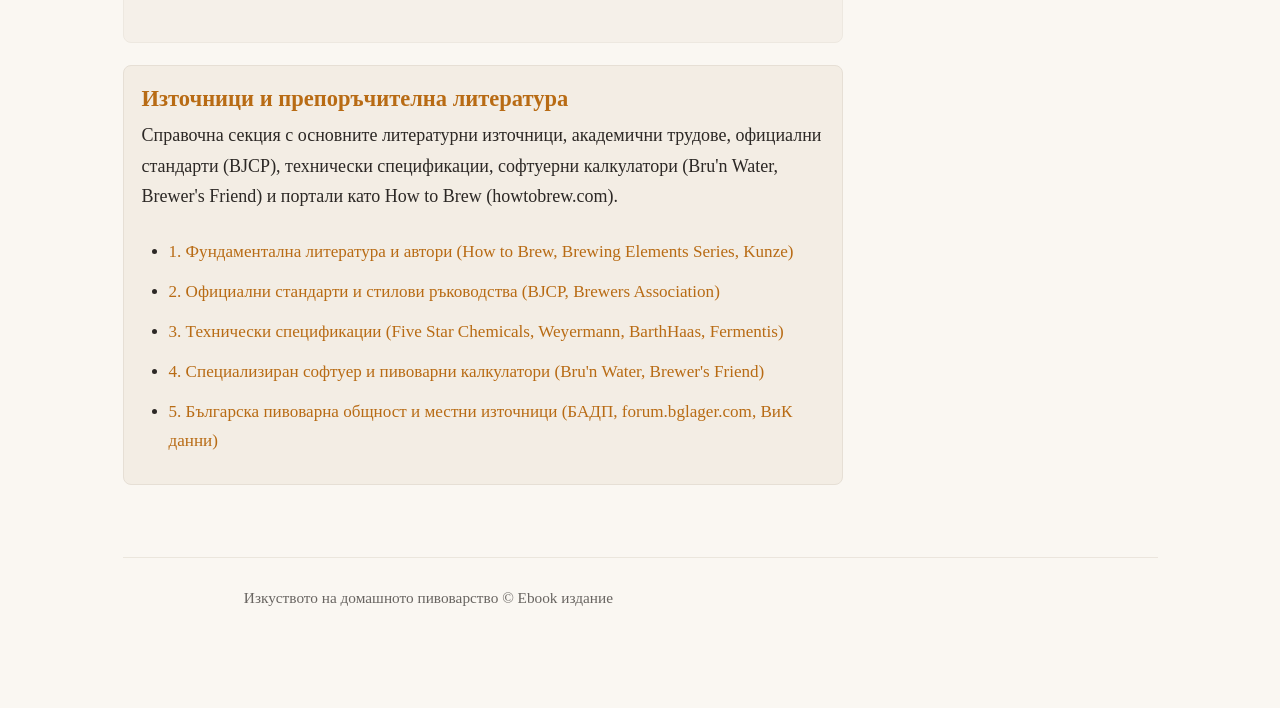
==== commit 0d36914d: "Add Chapter 6: Bottling, Carbonation and Storage with 5 vintage engravings Implement the complete gu" ====
--- a/index.html
+++ b/index.html
@@ -81,9 +81,22 @@
           </ul>
         </li>
 
+        <li class="toc-item">
+          <h3><a href="chapter-06.html">Глава 6: Бутилиране, съхранение и трайност</a></h3>
+          <p>Затишието след ферментацията, фазата на почистване и определяне на готовност за бутилиране с хидрометър; дезинфекция и видове бутилки, точна дозировка на прайминг захар за газиране, топла запечатка, Cold Crash и трайност по бирени стилове.</p>
+          <ul class="toc-sublist">
+            <li><a href="chapter-06.html#fermentation-end">6.1. Затишието след ферментацията: Кога и как разбираме, че е време за бутилиране?</a></li>
+            <li><a href="chapter-06.html#sanitizing-equipment">6.2. Подготовка и дезинфекция на съдовете</a></li>
+            <li><a href="chapter-06.html#bottle-types">6.3. Сравнителна таблица на бутилките</a></li>
+            <li><a href="chapter-06.html#priming-process">6.4. Процес на бутилиране и газиране (Priming)</a></li>
+            <li><a href="chapter-06.html#step-by-step-bottling">6.5. Стъпка по стъпка: Пълнене, запечатване и топла запечатка</a></li>
+            <li><a href="chapter-06.html#storage-aging">6.6. Условия за съхранение, Cold Crash и трайност</a></li>
+          </ul>
+        </li>
+
         <li class="toc-item" style="opacity: 0.6;">
-          <h3>Глава 6: Бутилиране, съхранение и трайност (Предстои)</h3>
-          <p>Затишието след ферментацията, определяне на готовност за бутилиране, изчисляване на прайминг захар и оптимални условия за съхранение.</p>
+          <h3>Глава 7: Изкуството на сервирането: Температура, чаши и ритуали (Предстои)</h3>
+          <p>Температурна скала за сервиране, правилна геометрия на чашите за различните стилове и ритуал на наливане.</p>
         </li>
 
         <li class="toc-item">
